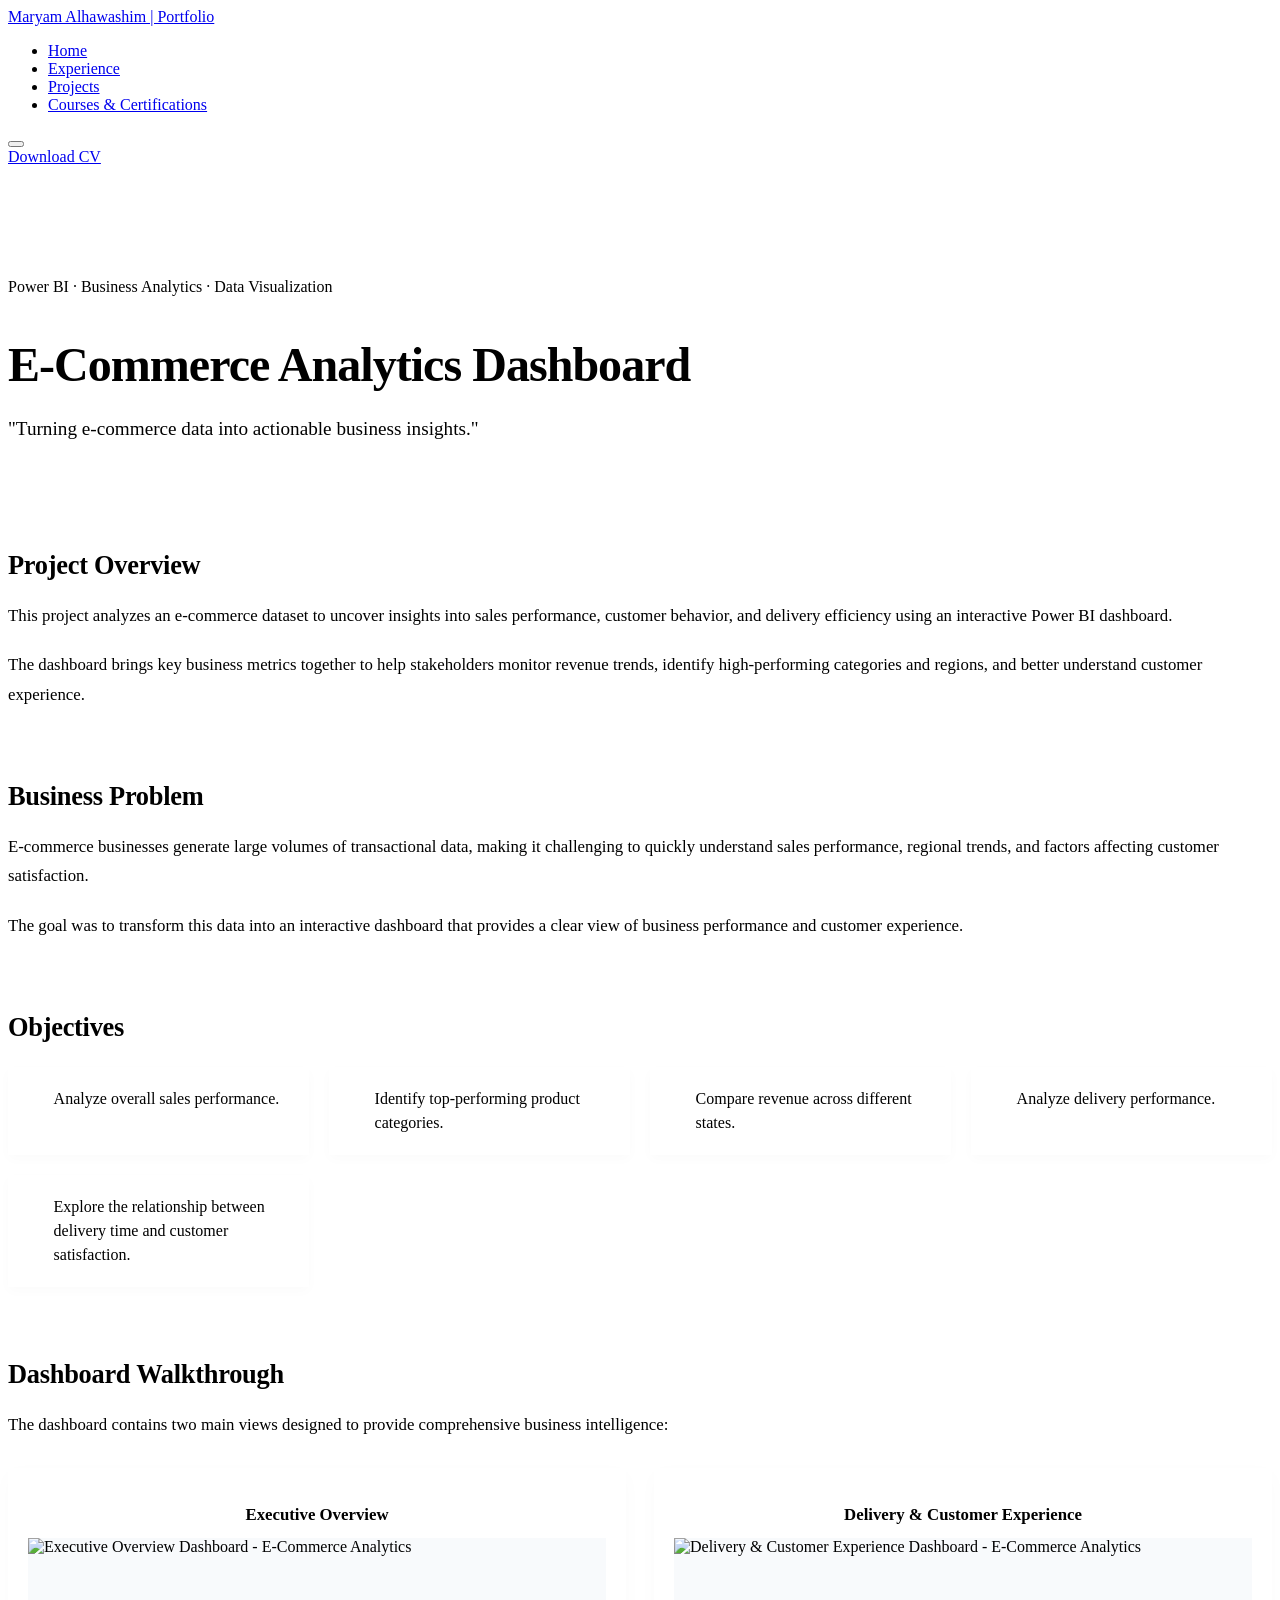
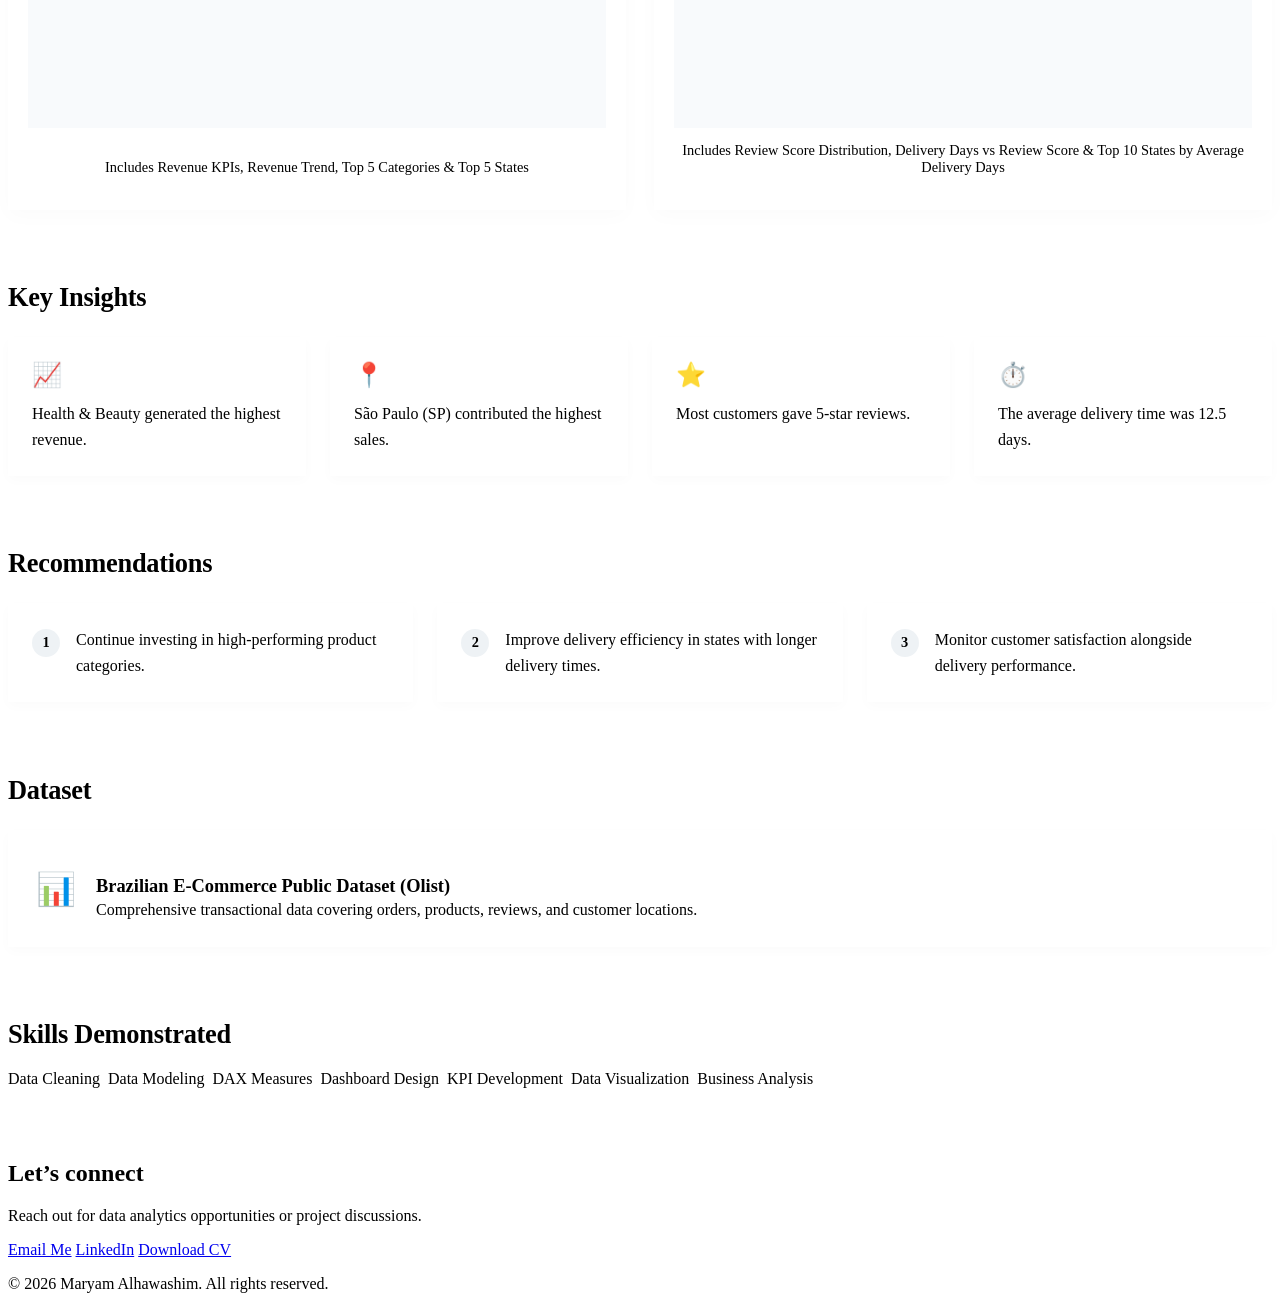
==== Ecommerce.html @ a5a354aa "Add files via upload" ====
<!DOCTYPE html>
<html lang="en">
<head>
    <meta charset="UTF-8">
    <meta name="viewport" content="width=device-width, initial-scale=1.0">
    <title>E-Commerce Analytics Dashboard | Maryam Alhawashim</title>
    <!-- Google Fonts: Manrope -->
    <link rel="preconnect" href="https://fonts.googleapis.com">
    <link rel="preconnect" href="https://fonts.gstatic.com" crossorigin>
    <link href="https://fonts.googleapis.com/css2?family=Manrope:wght@400;500;600;700&display=swap" rel="stylesheet">
    <!-- Global CSS Stylesheet -->
    <link rel="stylesheet" href="css/style.css">
    <!-- Case Study Specific Layout & Motion CSS -->
    <style>
        .animate-case-item {
            opacity: 0;
            transform: translateY(25px);
            transition: opacity 0.7s cubic-bezier(0.16, 1, 0.3, 1), transform 0.7s cubic-bezier(0.16, 1, 0.3, 1);
            will-change: opacity, transform;
        }
        .animate-case-item.is-visible {
            opacity: 1;
            transform: translateY(0);
        }

        .case-header-section {
            padding: 7rem 0 3rem;
            border-bottom: 1px solid var(--border-color);
            margin-bottom: 3.5rem;
            overflow: visible;
        }

        @media (max-width: 768px) {
            .case-header-section {
                padding: 6rem 0 2.5rem;
            }
        }

        .case-meta-row {
            display: flex;
            align-items: center;
            gap: 1rem;
            margin-bottom: 1.25rem;
            flex-wrap: wrap;
        }

        .case-title {
            font-size: clamp(2rem, 4vw, 3rem);
            font-weight: 700;
            color: var(--text-primary);
            letter-spacing: -0.02em;
            margin-bottom: 1.25rem;
            line-height: 1.2;
        }

        .case-subtitle {
            font-size: clamp(1.05rem, 2vw, 1.2rem);
            color: var(--text-muted);
            max-width: 800px;
            line-height: 1.7;
            margin-bottom: 0;
        }

        .case-section {
            margin-bottom: 4.5rem;
        }

        .case-section-title {
            font-size: 1.65rem;
            font-weight: 600;
            color: var(--text-primary);
            margin-bottom: 1.25rem;
            letter-spacing: -0.01em;
        }

        .case-text {
            color: var(--text-secondary);
            line-height: 1.75;
            font-size: 1.05rem;
            margin-bottom: 1.25rem;
        }

        /* Objectives Grid */
        .objectives-grid {
            display: grid;
            grid-template-columns: repeat(auto-fit, minmax(280px, 1fr));
            gap: 1.25rem;
            margin-top: 1.5rem;
        }

        .objective-card {
            background: #fff;
            border: 1px solid var(--border-color);
            border-radius: var(--radius-sm);
            padding: 1.25rem 1.5rem;
            box-shadow: 0 4px 12px rgba(0,0,0,0.02);
            opacity: 0;
            transform: translateY(20px);
            transition: opacity 0.6s cubic-bezier(0.16, 1, 0.3, 1), transform 0.6s cubic-bezier(0.16, 1, 0.3, 1), border-color 0.3s ease, box-shadow 0.3s ease;
            display: flex;
            align-items: flex-start;
            gap: 0.85rem;
        }

        .objective-card.is-visible {
            opacity: 1;
            transform: translateY(0);
        }

        .objective-card:hover {
            border-color: rgba(44, 90, 133, 0.3);
            box-shadow: 0 6px 18px rgba(0,0,0,0.04);
        }

        .objective-bullet {
            width: 8px;
            height: 8px;
            border-radius: 50%;
            background: var(--accent-primary);
            margin-top: 0.5rem;
            flex-shrink: 0;
        }

        .objective-text {
            color: var(--text-secondary);
            font-size: 1rem;
            line-height: 1.5;
            margin: 0;
        }

        /* Dashboards Section */
        .dashboards-container {
            display: grid;
            grid-template-columns: repeat(2, minmax(0, 1fr));
            gap: 1.75rem;
            margin-top: 1.75rem;
        }

        @media (max-width: 768px) {
            .dashboards-container {
                grid-template-columns: 1fr;
            }
        }

        .dashboard-card {
            background: #fff;
            border: 1px solid var(--border-color);
            border-radius: var(--radius-md);
            padding: 1.25rem;
            box-shadow: 0 6px 20px rgba(0,0,0,0.02);
            opacity: 0;
            transform: translateY(30px);
            transition: opacity 0.8s cubic-bezier(0.16, 1, 0.3, 1), transform 0.8s cubic-bezier(0.16, 1, 0.3, 1), border-color 0.3s ease, box-shadow 0.3s ease;
            display: flex;
            flex-direction: column;
            justify-content: space-between;
        }

        .dashboard-card.is-visible {
            opacity: 1;
            transform: translateY(0);
        }

        .dashboard-card:nth-child(2) {
            transition-delay: 0.15s;
        }

        .dashboard-card:hover {
            border-color: rgba(44, 90, 133, 0.3);
            box-shadow: 0 10px 25px rgba(0,0,0,0.04);
        }

        .dashboard-title-label {
            font-size: 1.05rem;
            font-weight: 600;
            color: var(--text-primary);
            margin-bottom: 0.85rem;
            text-align: center;
        }

        .dashboard-img-wrapper {
            width: 100%;
            height: 190px;
            background: #f8fafc;
            border-radius: var(--radius-sm);
            border: 1px solid var(--border-color);
            overflow: hidden;
            display: flex;
            align-items: center;
            justify-content: center;
            cursor: zoom-in;
        }

        .dashboard-img {
            width: 100%;
            height: 100%;
            object-fit: contain;
            display: block;
            transition: transform 0.3s ease;
        }

        .dashboard-img-wrapper:hover .dashboard-img {
            transform: scale(1.02);
        }

        .dashboard-meta-info {
            margin-top: 0.85rem;
            font-size: 0.9rem;
            color: var(--text-muted);
            text-align: center;
        }

        /* Lightbox Modal */
        .dashboard-lightbox {
            position: fixed;
            inset: 0;
            background: rgba(0, 0, 0, 0.85);
            display: flex;
            align-items: center;
            justify-content: center;
            z-index: 1000;
            opacity: 0;
            visibility: hidden;
            transition: opacity 0.3s ease, visibility 0.3s ease;
            padding: 2rem;
        }

        .dashboard-lightbox.is-open {
            opacity: 1;
            visibility: visible;
        }

        .lightbox-content {
            max-width: 92vw;
            max-height: 90vh;
            position: relative;
            display: flex;
            align-items: center;
            justify-content: center;
        }

        .lightbox-content img {
            max-width: 100%;
            max-height: 90vh;
            width: auto;
            height: auto;
            object-fit: contain;
            border-radius: var(--radius-sm);
            box-shadow: 0 20px 40px rgba(0,0,0,0.4);
        }

        .lightbox-close {
            position: absolute;
            top: 1.5rem;
            right: 1.5rem;
            background: rgba(255, 255, 255, 0.2);
            color: #fff;
            border: none;
            width: 44px;
            height: 44px;
            border-radius: 50%;
            font-size: 1.75rem;
            cursor: pointer;
            display: flex;
            align-items: center;
            justify-content: center;
            transition: background 0.2s ease;
            z-index: 1001;
        }

        .lightbox-close:hover {
            background: rgba(255, 255, 255, 0.4);
        }

        body.lightbox-open {
            overflow: hidden;
        }

        /* Key Insights Cards */
        .insights-grid {
            display: grid;
            grid-template-columns: repeat(auto-fit, minmax(240px, 1fr));
            gap: 1.5rem;
            margin-top: 1.5rem;
        }

        .insight-card {
            background: #fff;
            border: 1px solid var(--border-color);
            border-radius: var(--radius-sm);
            padding: 1.5rem;
            box-shadow: 0 4px 12px rgba(0,0,0,0.02);
            opacity: 0;
            transform: translateY(20px);
            transition: opacity 0.6s cubic-bezier(0.16, 1, 0.3, 1), transform 0.6s cubic-bezier(0.16, 1, 0.3, 1), border-color 0.3s ease, box-shadow 0.3s ease;
        }

        .insight-card.is-visible {
            opacity: 1;
            transform: translateY(0);
        }

        .insight-card:hover {
            border-color: rgba(44, 90, 133, 0.3);
            box-shadow: 0 6px 20px rgba(0,0,0,0.04);
        }

        .insight-icon {
            font-size: 1.5rem;
            margin-bottom: 0.75rem;
        }

        .insight-text {
            color: var(--text-secondary);
            font-size: 1rem;
            line-height: 1.6;
            margin: 0;
        }

        /* Recommendations Cards */
        .recommendations-grid {
            display: grid;
            grid-template-columns: repeat(auto-fit, minmax(300px, 1fr));
            gap: 1.5rem;
            margin-top: 1.5rem;
        }

        .recommendation-card {
            background: #fff;
            border: 1px solid var(--border-color);
            border-radius: var(--radius-sm);
            padding: 1.5rem;
            box-shadow: 0 4px 12px rgba(0,0,0,0.02);
            opacity: 0;
            transform: translateY(20px);
            transition: opacity 0.6s cubic-bezier(0.16, 1, 0.3, 1), transform 0.6s cubic-bezier(0.16, 1, 0.3, 1), border-color 0.3s ease;
            display: flex;
            align-items: flex-start;
            gap: 1rem;
        }

        .recommendation-card.is-visible {
            opacity: 1;
            transform: translateY(0);
        }

        .recommendation-card:hover {
            border-color: rgba(44, 90, 133, 0.3);
        }

        .recommendation-number {
            font-size: 0.9rem;
            font-weight: 700;
            color: var(--accent-primary);
            background: rgba(44, 90, 133, 0.08);
            width: 28px;
            height: 28px;
            border-radius: 50%;
            display: flex;
            align-items: center;
            justify-content: center;
            flex-shrink: 0;
            margin-top: 0.1rem;
        }

        .recommendation-text {
            color: var(--text-secondary);
            font-size: 1rem;
            line-height: 1.6;
            margin: 0;
        }

        /* Dataset Card */
        .dataset-card {
            background: #fff;
            border: 1px solid var(--border-color);
            border-radius: var(--radius-md);
            padding: 1.75rem;
            box-shadow: 0 4px 12px rgba(0,0,0,0.02);
            margin-top: 1.5rem;
            display: flex;
            align-items: center;
            gap: 1.25rem;
        }

        .dataset-icon {
            font-size: 2rem;
            flex-shrink: 0;
        }

        .dataset-title {
            font-size: 1.15rem;
            font-weight: 700;
            color: var(--text-primary);
            margin-bottom: 0.25rem;
        }

        .dataset-desc {
            color: var(--text-secondary);
            margin: 0;
            font-size: 1rem;
        }

        @media (prefers-reduced-motion: reduce) {
            .animate-case-item,
            .objective-card,
            .dashboard-card,
            .insight-card,
            .recommendation-card {
                opacity: 1 !important;
                transform: none !important;
                transition: none !important;
            }
        }
    </style>
</head>
<body>

    <!-- Global Header & Navbar -->
    <header class="global-header">
        <div class="container nav-container">
            <a href="index.html" class="logo">Maryam Alhawashim | Portfolio</a>
            <nav class="main-nav">
                <ul class="nav-list">
                    <li><a href="index.html" class="nav-link">Home</a></li>
                    <li><a href="experience.html" class="nav-link">Experience</a></li>
                    <li><a href="projects.html" class="nav-link active">Projects</a></li>
                    <li><a href="learning.html" class="nav-link">Courses & Certifications</a></li>
                </ul>
            </nav>
            <div class="nav-actions">
                <a href="assets/Maryam_Alhawashim_CV.pdf" class="btn btn-primary" download>Download CV</a>
            </div>
        </div>
    </header>

    <!-- Main Content Area -->
    <main class="site-main">

        <!-- Case Study Header -->
        <section class="case-header-section">
            <div class="container animate-case-item">
                <div class="case-meta-row">
                    <span class="project-type-tag">Power BI · Business Analytics · Data Visualization</span>
                </div>
                <h1 class="case-title">E-Commerce Analytics Dashboard</h1>
                <p class="case-subtitle">"Turning e-commerce data into actionable business insights."</p>
            </div>
        </section>

        <!-- Case Study Content Container -->
        <div class="container">

            <!-- Project Overview -->
            <section class="case-section animate-case-item">
                <h2 class="case-section-title">Project Overview</h2>
                <p class="case-text">This project analyzes an e-commerce dataset to uncover insights into sales performance, customer behavior, and delivery efficiency using an interactive Power BI dashboard.</p>
                <p class="case-text">The dashboard brings key business metrics together to help stakeholders monitor revenue trends, identify high-performing categories and regions, and better understand customer experience.</p>
            </section>

            <!-- Business Problem -->
            <section class="case-section animate-case-item">
                <h2 class="case-section-title">Business Problem</h2>
                <p class="case-text">E-commerce businesses generate large volumes of transactional data, making it challenging to quickly understand sales performance, regional trends, and factors affecting customer satisfaction.</p>
                <p class="case-text">The goal was to transform this data into an interactive dashboard that provides a clear view of business performance and customer experience.</p>
            </section>

            <!-- Objectives Section -->
            <section class="case-section animate-case-item">
                <h2 class="case-section-title">Objectives</h2>
                <div class="objectives-grid">
                    <div class="objective-card" style="transition-delay: 0.1s;">
                        <div class="objective-bullet"></div>
                        <p class="objective-text">Analyze overall sales performance.</p>
                    </div>
                    <div class="objective-card" style="transition-delay: 0.2s;">
                        <div class="objective-bullet"></div>
                        <p class="objective-text">Identify top-performing product categories.</p>
                    </div>
                    <div class="objective-card" style="transition-delay: 0.3s;">
                        <div class="objective-bullet"></div>
                        <p class="objective-text">Compare revenue across different states.</p>
                    </div>
                    <div class="objective-card" style="transition-delay: 0.4s;">
                        <div class="objective-bullet"></div>
                        <p class="objective-text">Analyze delivery performance.</p>
                    </div>
                    <div class="objective-card" style="transition-delay: 0.5s;">
                        <div class="objective-bullet"></div>
                        <p class="objective-text">Explore the relationship between delivery time and customer satisfaction.</p>
                    </div>
                </div>
            </section>

            <!-- Dashboard Walkthrough Section -->
            <section class="case-section">
                <h2 class="case-section-title animate-case-item">Dashboard Walkthrough</h2>
                <p class="case-text animate-case-item">The dashboard contains two main views designed to provide comprehensive business intelligence:</p>
                
                <div class="dashboards-container">
                    <!-- Executive Overview Card -->
                    <div class="dashboard-card">
                        <div>
                            <h3 class="dashboard-title-label">Executive Overview</h3>
                            <div class="dashboard-img-wrapper">
                                <img 
    src="assets/E-Commerce1.PNG" 
    alt="Executive Overview Dashboard - E-Commerce Analytics" 
    class="dashboard-img">
                            </div>
                        </div>
                        <p class="dashboard-meta-info">Includes Revenue KPIs, Revenue Trend, Top 5 Categories & Top 5 States</p>
                    </div>

                    <!-- Delivery & Customer Experience Card -->
                    <div class="dashboard-card">
                        <div>
                            <h3 class="dashboard-title-label">Delivery & Customer Experience</h3>
                            <div class="dashboard-img-wrapper">
                                <img 
    src="assets/E-Commerce2.PNG" 
    alt="Delivery & Customer Experience Dashboard - E-Commerce Analytics" 
    class="dashboard-img">
                            </div>
                        </div>
                        <p class="dashboard-meta-info">Includes Review Score Distribution, Delivery Days vs Review Score & Top 10 States by Average Delivery Days</p>
                    </div>
                </div>
            </section>

            <!-- Key Insights Section -->
            <section class="case-section animate-case-item">
                <h2 class="case-section-title">Key Insights</h2>
                <div class="insights-grid">
                    <div class="insight-card" style="transition-delay: 0.1s;">
                        <div class="insight-icon">📈</div>
                        <p class="insight-text">Health & Beauty generated the highest revenue.</p>
                    </div>
                    <div class="insight-card" style="transition-delay: 0.2s;">
                        <div class="insight-icon">📍</div>
                        <p class="insight-text">São Paulo (SP) contributed the highest sales.</p>
                    </div>
                    <div class="insight-card" style="transition-delay: 0.3s;">
                        <div class="insight-icon">⭐</div>
                        <p class="insight-text">Most customers gave 5-star reviews.</p>
                    </div>
                    <div class="insight-card" style="transition-delay: 0.4s;">
                        <div class="insight-icon">⏱️</div>
                        <p class="insight-text">The average delivery time was 12.5 days.</p>
                    </div>
                </div>
            </section>

            <!-- Recommendations Section -->
            <section class="case-section animate-case-item">
                <h2 class="case-section-title">Recommendations</h2>
                <div class="recommendations-grid">
                    <div class="recommendation-card" style="transition-delay: 0.1s;">
                        <div class="recommendation-number">1</div>
                        <p class="recommendation-text">Continue investing in high-performing product categories.</p>
                    </div>
                    <div class="recommendation-card" style="transition-delay: 0.2s;">
                        <div class="recommendation-number">2</div>
                        <p class="recommendation-text">Improve delivery efficiency in states with longer delivery times.</p>
                    </div>
                    <div class="recommendation-card" style="transition-delay: 0.3s;">
                        <div class="recommendation-number">3</div>
                        <p class="recommendation-text">Monitor customer satisfaction alongside delivery performance.</p>
                    </div>
                </div>
            </section>

            <!-- Dataset Section -->
            <section class="case-section animate-case-item">
                <h2 class="case-section-title">Dataset</h2>
                <div class="dataset-card">
                    <div class="dataset-icon">📊</div>
                    <div>
                        <h3 class="dataset-title">Brazilian E-Commerce Public Dataset (Olist)</h3>
                        <p class="dataset-desc">Comprehensive transactional data covering orders, products, reviews, and customer locations.</p>
                    </div>
                </div>
            </section>

            <!-- Skills Demonstrated Section -->
            <section class="case-section animate-case-item">
                <h2 class="case-section-title">Skills Demonstrated</h2>
                <div class="project-skills-list" style="display: flex; flex-wrap: wrap; gap: 0.5rem; margin-top: 1rem;">
                    <span class="tag">Data Cleaning</span>
                    <span class="tag">Data Modeling</span>
                    <span class="tag">DAX Measures</span>
                    <span class="tag">Dashboard Design</span>
                    <span class="tag">KPI Development</span>
                    <span class="tag">Data Visualization</span>
                    <span class="tag">Business Analysis</span>
                </div>
            </section>

        </div>
    </main>

    <!-- Lightbox Modal Component -->
    <div id="dashboard-lightbox" class="dashboard-lightbox" aria-hidden="true">
        <button class="lightbox-close" aria-label="Close lightbox">&times;</button>
        <div class="lightbox-content">
            <img id="lightbox-img" src="" alt="Enlarged Dashboard View">
        </div>
    </div>

    <!-- Global Footer -->
    <footer class="global-footer">
        <div class="container footer-container">
            <div class="footer-top">
                <h2 class="footer-title">Let’s connect</h2>
                <p class="footer-message">Reach out for data analytics opportunities or project discussions.</p>
                <div class="footer-actions">
                    <a href="mailto:maryamalhawashim@gmail.com" class="btn btn-primary">Email Me</a>
                    <a href="https://www.linkedin.com/in/maryam-alhawashim-b79035365/" target="_blank" rel="noopener noreferrer" class="btn btn-outline">LinkedIn</a>
                    <a href="assets/Maryam_Alhawashim_CV.pdf" class="btn btn-outline" download>Download CV</a>
                </div>
            </div>
            <div class="footer-bottom">
                <p class="copyright">&copy; 2026 Maryam Alhawashim. All rights reserved.</p>
            </div>
        </div>
    </footer>

    <!-- Scroll Entrance & Lightbox Interaction Script -->
    <script>
        document.addEventListener("DOMContentLoaded", function() {
            const observerOptions = {
                root: null,
                rootMargin: '0px 0px -50px 0px',
                threshold: 0.1
            };

            const revealObserver = new IntersectionObserver((entries, observer) => {
                entries.forEach(entry => {
                    if (entry.isIntersecting) {
                        entry.target.classList.add('is-visible');
                        observer.unobserve(entry.target);
                    }
                });
            }, observerOptions);

            document.querySelectorAll('.animate-case-item, .objective-card, .dashboard-card, .insight-card, .recommendation-card').forEach(item => {
                revealObserver.observe(item);
            });

            // Lightbox functionality
            const lightbox = document.getElementById('dashboard-lightbox');
            const lightboxImg = document.getElementById('lightbox-img');
            const lightboxClose = document.querySelector('.lightbox-close');
            const dashboardImages = document.querySelectorAll('.dashboard-img');

            dashboardImages.forEach(img => {
                img.addEventListener('click', function() {
                    lightboxImg.src = this.src;
                    lightboxImg.alt = this.alt;
                    lightbox.classList.add('is-open');
                    lightbox.setAttribute('aria-hidden', 'false');
                    document.body.classList.add('lightbox-open');
                });
            });

            function closeLightbox() {
                lightbox.classList.remove('is-open');
                lightbox.setAttribute('aria-hidden', 'true');
                document.body.classList.remove('lightbox-open');
            }

            lightboxClose.addEventListener('click', closeLightbox);
            
            lightbox.addEventListener('click', function(e) {
                if (e.target === lightbox) {
                    closeLightbox();
                }
            });

            document.addEventListener('keydown', function(e) {
                if (e.key === 'Escape' && lightbox.classList.contains('is-open')) {
                    closeLightbox();
                }
            });
        });
    </script>
	<script>
    document.addEventListener("DOMContentLoaded", function() {
        const header = document.querySelector('.global-header');
        if (header && !header.querySelector('.mobile-menu-toggle')) {
            const navContainer = header.querySelector('.nav-container');
            const mainNav = header.querySelector('.main-nav');
            const navActions = header.querySelector('.nav-actions');

            if (navContainer && mainNav) {
                const toggleBtn = document.createElement('button');
                toggleBtn.className = 'mobile-menu-toggle';
                toggleBtn.setAttribute('aria-label', 'Toggle navigation menu');
                toggleBtn.innerHTML = '<span></span><span></span><span></span>';
                
                // Insert toggle before nav actions or at the end of container
                if (navActions) {
                    navContainer.insertBefore(toggleBtn, navActions);
                } else {
                    navContainer.appendChild(toggleBtn);
                }

                toggleBtn.addEventListener('click', function() {
                    toggleBtn.classList.toggle('is-active');
                    mainNav.classList.toggle('is-open');
                });

                // Close menu when a link is clicked
                mainNav.querySelectorAll('.nav-link').forEach(link => {
                    link.addEventListener('click', function() {
                        toggleBtn.classList.remove('is-active');
                        mainNav.classList.remove('is-open');
                    });
                });
            }
        }
    });
</script>
</body>
</html>
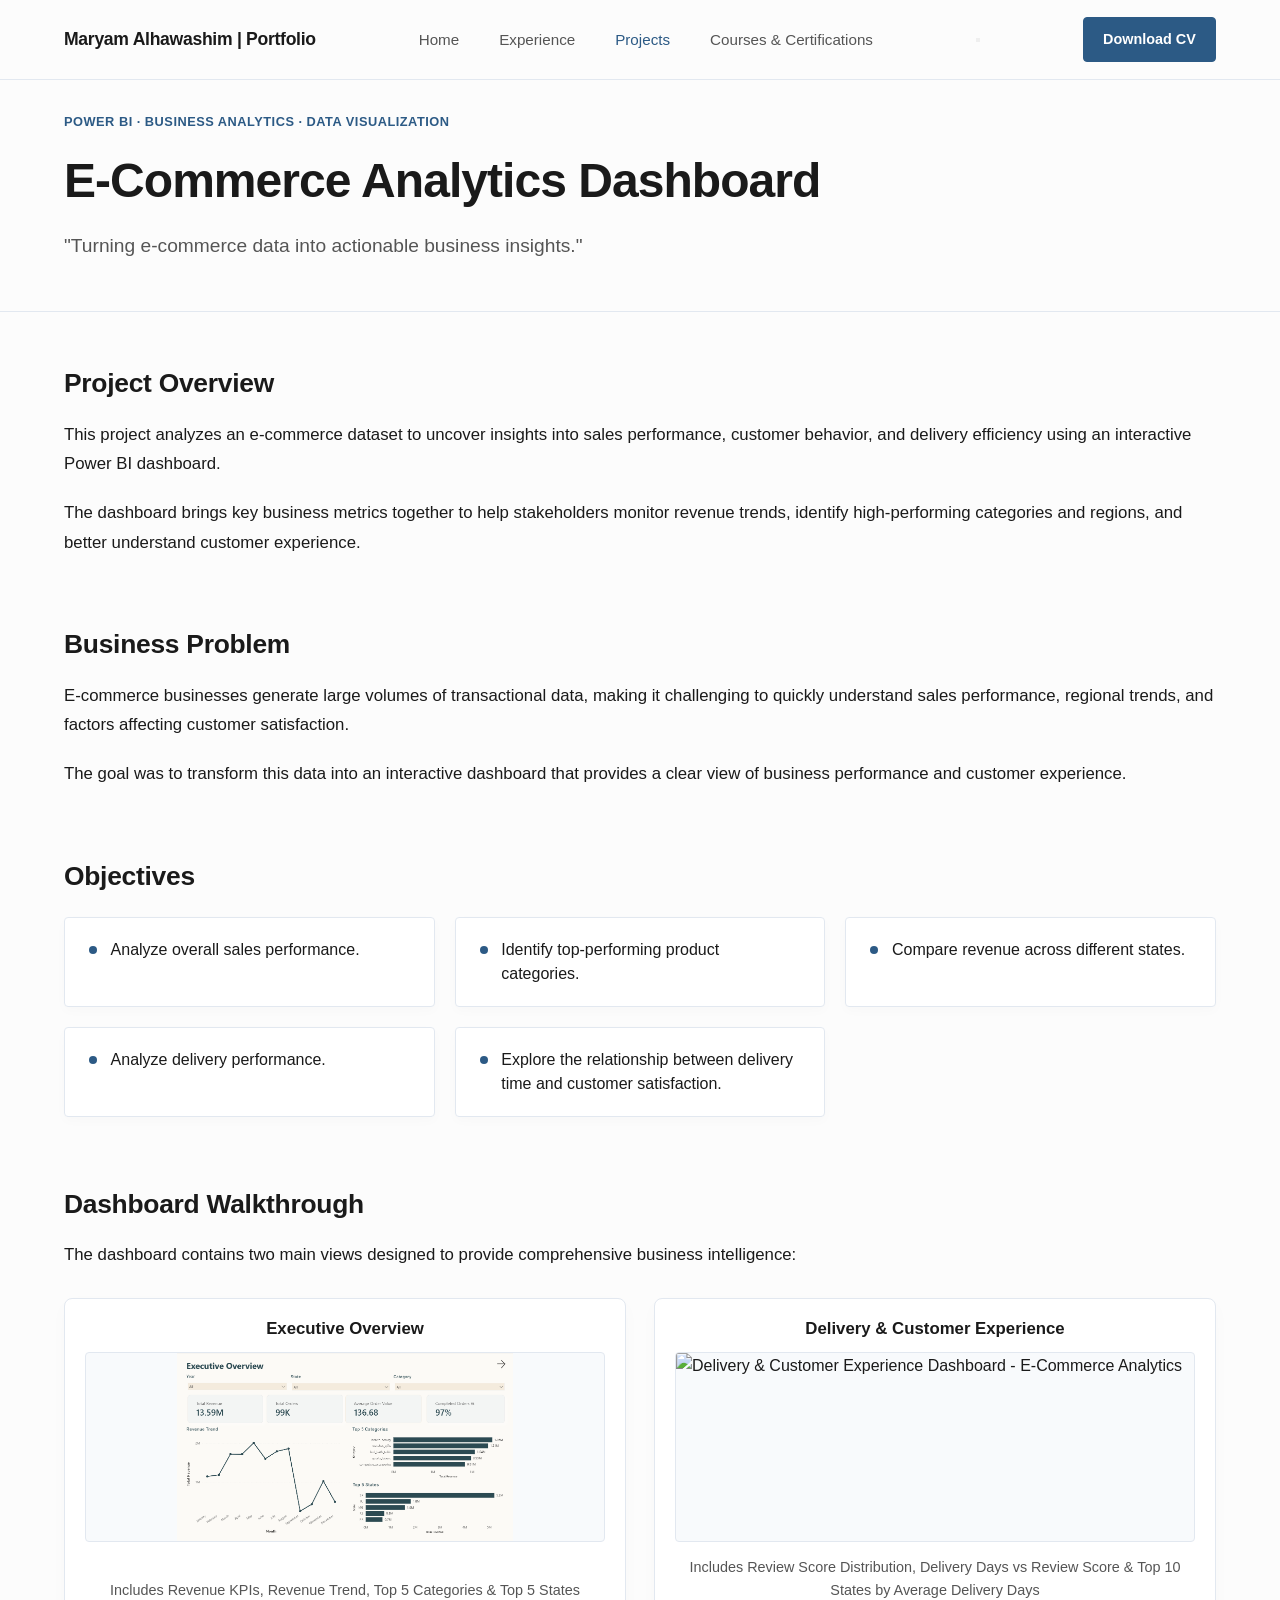
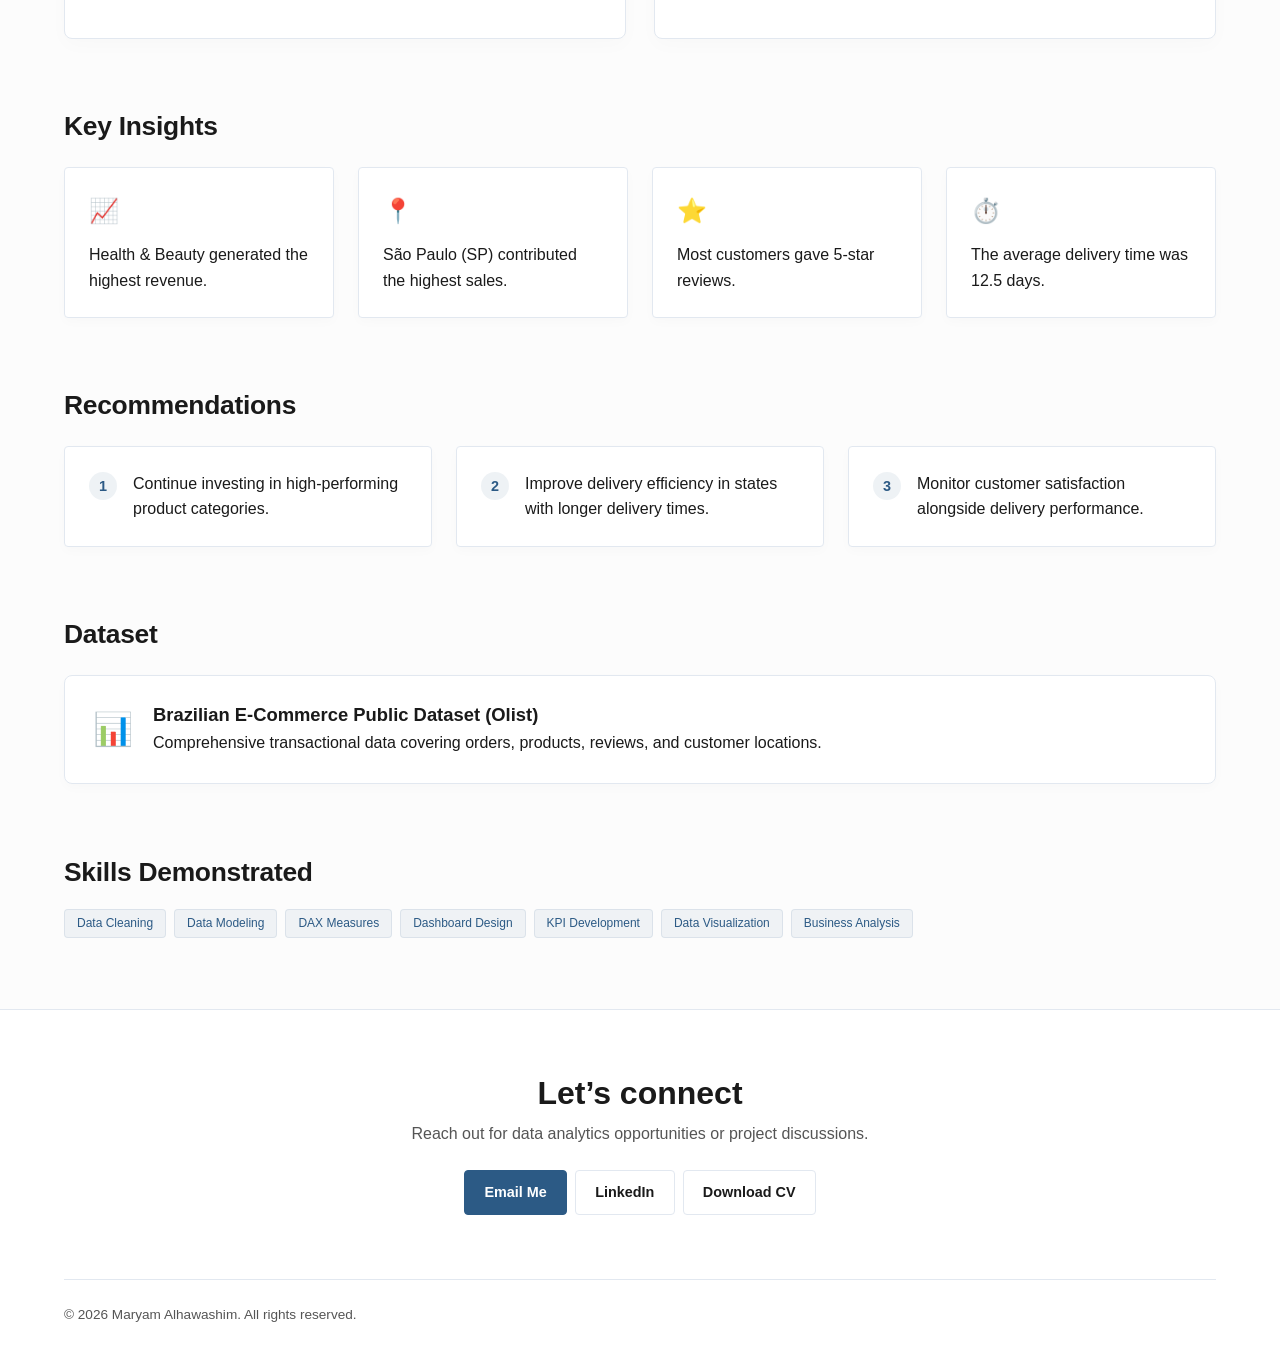
==== commit bde58723: "Update Ecommerce.html" ====
--- a/Ecommerce.html
+++ b/Ecommerce.html
@@ -504,7 +504,7 @@
                             <h3 class="dashboard-title-label">Executive Overview</h3>
                             <div class="dashboard-img-wrapper">
                                 <img 
-    src="assets/E-Commerce1.PNG" 
+    src="assets/E-Commerce1.png" 
     alt="Executive Overview Dashboard - E-Commerce Analytics" 
     class="dashboard-img">
                             </div>
@@ -722,4 +722,4 @@
     });
 </script>
 </body>
-</html>+</html>
--- a/css/style.css
+++ b/css/style.css
@@ -0,0 +1,1769 @@
+/* ==========================================================================
+   1. GLOBAL VARIABLES (Design System)
+   ========================================================================== */
+:root {
+    /* Color Palette: Off-white background, elegant charcoal text, professional blue accent */
+    --bg-primary: #FCFCFD;
+    --bg-secondary: #FFFFFF;
+    --text-primary: #1A1C20;
+    --text-muted: #5E646A;
+    --accent-primary: #2C5A85; /* Professional calming blue */
+    --accent-hover: #1D3F5E;
+    --border-color: #E2E6EA;
+    
+    /* UI Elements */
+    --card-bg: #FFFFFF;
+    --radius-sm: 4px;
+    --radius-md: 8px;
+    --radius-lg: 12px;
+    --shadow-subtle: 0 4px 20px rgba(0, 0, 0, 0.04);
+    --shadow-hover: 0 8px 30px rgba(0, 0, 0, 0.08);
+	
+    /* Typography */
+    --font-primary: 'Manrope', system-ui, -apple-system, sans-serif;
+    
+    /* Type Scale */
+    --text-hero: clamp(2.5rem, 5vw, 3.5rem);
+    --text-h1: clamp(2rem, 4vw, 2.5rem);
+    --text-h2: clamp(1.5rem, 3vw, 2rem);
+    --text-h3: 1.25rem;
+    --text-body: 1rem;
+    --text-small: 0.875rem;
+    
+    /* Spacing */
+    --spacing-xs: 0.5rem;
+    --spacing-sm: 1rem;
+    --spacing-md: 2rem;
+    --spacing-lg: 4rem;
+    --spacing-xl: 6rem;
+    
+    /* Layout */
+    --container-width: 1100px;
+    --transition-standard: 0.3s ease;
+}
+
+/* ==========================================================================
+   2. RESET & BASE
+   ========================================================================== */
+* {
+    margin: 0;
+    padding: 0;
+    box-sizing: border-box;
+}
+
+body {
+    font-family: var(--font-primary);
+    background-color: var(--bg-primary);
+    color: var(--text-primary);
+    line-height: 1.6;
+    -webkit-font-smoothing: antialiased;
+    display: flex;
+    flex-direction: column;
+    min-height: 100vh;
+}
+
+img {
+    max-width: 100%;
+    height: auto;
+    display: block;
+}
+
+ul {
+    list-style: none;
+}
+
+a {
+    text-decoration: none;
+    color: inherit;
+    transition: color var(--transition-standard);
+}
+
+/* ==========================================================================
+   3. TYPOGRAPHY
+   ========================================================================== */
+h1, h2, h3, h4 {
+    color: var(--text-primary);
+    font-weight: 600;
+    line-height: 1.2;
+    margin-bottom: var(--spacing-sm);
+}
+
+.text-hero { font-size: var(--text-hero); }
+h1 { font-size: var(--text-h1); }
+h2 { font-size: var(--text-h2); }
+h3 { font-size: var(--text-h3); }
+
+p {
+    color: var(--text-muted);
+    margin-bottom: var(--spacing-sm);
+}
+
+.text-small {
+    font-size: var(--text-small);
+}
+
+/* ==========================================================================
+   4. LAYOUT & CONTAINERS
+   ========================================================================== */
+.container {
+    width: 100%;
+    max-width: var(--container-width);
+    margin: 0 auto;
+    padding: 0 var(--spacing-md);
+}
+
+.main-content {
+    flex: 1; /* Pushes footer to bottom if content is sparse */
+    padding-top: calc(80px + var(--spacing-lg)); /* Accounts for fixed header */
+    padding-bottom: var(--spacing-lg);
+}
+
+/* ==========================================================================
+   5. COMPONENTS (Buttons, etc.)
+   ========================================================================== */
+.btn {
+    display: inline-flex;
+    align-items: center;
+    justify-content: center;
+    padding: 0.75rem 1.5rem;
+    font-size: var(--text-small);
+    font-weight: 500;
+    border-radius: var(--radius-sm);
+    transition: all var(--transition-standard);
+    cursor: pointer;
+    border: 1px solid transparent;
+}
+
+.btn-primary {
+    background-color: var(--accent-primary);
+    color: #FFFFFF;
+}
+
+.btn-primary:hover {
+    background-color: var(--accent-hover);
+}
+
+.btn-outline {
+    background-color: transparent;
+    color: var(--text-primary);
+    border-color: var(--border-color);
+}
+
+.btn-outline:hover {
+    border-color: var(--text-primary);
+    background-color: var(--bg-secondary);
+}
+
+/* ==========================================================================
+   6. HEADER & NAVIGATION
+   ========================================================================== */
+.global-header {
+    background-color: rgba(252, 252, 253, 0.95);
+    backdrop-filter: blur(8px);
+    border-bottom: 1px solid var(--border-color);
+    position: fixed;
+    top: 0;
+    left: 0;
+    width: 100%;
+    z-index: 100;
+    height: 80px;
+    display: flex;
+    align-items: center;
+}
+
+.nav-container {
+    display: flex;
+    justify-content: space-between;
+    align-items: center;
+}
+.timeline-item.is-visible .experience-list li:nth-child(5) {
+    opacity: 1;
+    transform: translateY(0);
+    transition-delay: 0.9s;
+}
+
+.timeline-item.is-visible .experience-list li:nth-child(6) {
+    opacity: 1;
+    transform: translateY(0);
+    transition-delay: 1s;
+}
+.logo {
+    font-size: 1.25rem;
+    font-weight: 600;
+    color: var(--text-primary);
+    letter-spacing: -0.5px;
+}
+
+.main-nav {
+    display: flex;
+    align-items: center;
+}
+
+.nav-list {
+    display: flex;
+    gap: var(--spacing-md);
+}
+
+.nav-link {
+    font-size: var(--text-small);
+    font-weight: 500;
+    color: var(--text-muted);
+    padding: 0.5rem 0;
+}
+
+.nav-link:hover, 
+.nav-link.active {
+    color: var(--text-primary);
+}
+
+/* ==========================================================================
+   7. FOOTER
+   ========================================================================== */
+.global-footer {
+    background-color: var(--bg-secondary);
+    border-top: 1px solid var(--border-color);
+    padding: var(--spacing-xl) 0 var(--spacing-md);
+    margin-top: auto;
+}
+
+.footer-top {
+    text-align: center;
+    max-width: 600px;
+    margin: 0 auto var(--spacing-lg);
+}
+
+.footer-title {
+    margin-bottom: var(--spacing-sm);
+}
+
+.footer-message {
+    margin-bottom: var(--spacing-md);
+}
+
+.footer-actions {
+    display: flex;
+    justify-content: center;
+    gap: var(--spacing-sm);
+    flex-wrap: wrap;
+}
+
+.footer-bottom {
+    text-align: center;
+    border-top: 1px solid var(--border-color);
+    padding-top: var(--spacing-md);
+}
+
+.copyright {
+    font-size: var(--text-small);
+    color: var(--text-muted);
+    margin: 0;
+}
+
+/* ==========================================================================
+   8. RESPONSIVE DESIGN
+   ========================================================================== */
+@media (max-width: 992px) {
+    .nav-list {
+        gap: var(--spacing-sm);
+    }
+}
+
+@media (max-width: 768px) {
+    .nav-container {
+        flex-wrap: wrap;
+    }
+    
+    .main-nav {
+        display: none; /* We will add a mobile menu solution later if requested */
+    }
+    
+    .nav-actions {
+        display: none; /* Hidden on mobile to keep header clean; footer still has the CV link */
+    }
+
+    .footer-actions {
+        flex-direction: column;
+        width: 100%;
+    }
+
+    .footer-actions .btn {
+        width: 100%;
+    }
+    
+    :root {
+        --spacing-lg: 3rem;
+        --spacing-xl: 4rem;
+    }
+}
+
+/* ==========================================================================
+   9. HERO SECTION (Refined Height & Subtle Motion)
+   ========================================================================== */
+.hero-section {
+    min-height: 45vh;
+    display: flex;
+    align-items: center;
+    justify-content: center;
+    position: relative;
+    overflow: hidden;
+    padding: 38px 0 var(--spacing-xs) 0;
+}
+
+@media (max-width: 768px) {
+    .hero-section {
+        min-height: auto;
+        padding-top: calc(70px + var(--spacing-xs));
+        padding-bottom: var(--spacing-xs);
+    }
+}
+
+.hero-container {
+    position: relative;
+    z-index: 1;
+    display: flex;
+    justify-content: center;
+    width: 100%;
+}
+
+.hero-content {
+    max-width: 800px;
+    text-align: center;
+    display: flex;
+    flex-direction: column;
+    align-items: center;
+}
+
+.hero-title {
+    font-size: var(--text-hero);
+    color: var(--text-primary);
+    letter-spacing: -1.5px;
+    margin-bottom: var(--spacing-xs);
+    font-weight: 700;
+}
+
+.hero-tagline {
+    font-size: var(--text-h2);
+    color: var(--text-muted);
+    font-weight: 500;
+    margin-bottom: var(--spacing-sm);
+    line-height: 1.3;
+}
+
+.text-highlight {
+    color: var(--accent-primary);
+    position: relative;
+    display: inline-block;
+    font-weight: 600;
+}
+
+.text-highlight::after {
+    content: '';
+    position: absolute;
+    bottom: 10%;
+    left: -4px;
+    right: -4px;
+    height: 30%;
+    background-color: rgba(44, 90, 133, 0.08);
+    z-index: -1;
+    border-radius: 2px;
+}
+
+.hero-supporting {
+    font-size: var(--text-h3);
+    color: var(--text-muted);
+    margin-bottom: var(--spacing-md);
+    font-weight: 400;
+    max-width: 600px;
+}
+
+.hero-actions {
+    display: flex;
+    gap: var(--spacing-sm);
+    justify-content: center;
+}
+
+.btn-lg {
+    padding: 0.85rem 1.75rem;
+    font-size: 1rem;
+}
+
+/* --- Updated Pure CSS Staggered Entrance Animation --- */
+@keyframes heroEntrance {
+    from {
+        opacity: 0;
+        transform: translateY(14px);
+    }
+    to {
+        opacity: 1;
+        transform: translateY(0);
+    }
+}
+
+.animate-1 {
+    opacity: 0;
+    animation: heroEntrance 1.5s cubic-bezier(0.16, 1, 0.4, 1) forwards;
+}
+
+.animate-2 {
+    opacity: 0;
+    animation: heroEntrance 1.5s cubic-bezier(0.16, 1, 0.4, 1) 0.3s forwards;
+}
+
+.animate-3 {
+    opacity: 0;
+    animation: heroEntrance 1.5s cubic-bezier(0.16, 1, 0.4, 1) 0.6s forwards;
+}
+
+.animate-4 {
+    opacity: 0;
+    animation: heroEntrance 1.5s cubic-bezier(0.16, 1, 0.4, 1) 0.9s forwards;
+}
+
+@media (max-width: 768px) {
+    .hero-section {
+        min-height: auto;
+        padding-top: calc(80px + var(--spacing-md));
+        padding-bottom: var(--spacing-md);
+    }
+    
+    .hero-content {
+        align-items: center;
+        text-align: center;
+    }
+    
+    .hero-actions {
+        flex-direction: column;
+        width: 100%;
+    }
+    
+    .btn-lg {
+        width: 100%;
+    }
+}
+
+
+/* ==========================================================================
+   10. ABOUT SECTION (Refined Layout & Reading Animation)
+   ========================================================================== */
+.about-section {
+    padding: var(--spacing-lg) 0;
+    background-color: var(--bg-secondary);
+    border-top: 1px solid var(--border-color);
+    border-bottom: 1px solid var(--border-color);
+}
+
+.about-container {
+    display: grid;
+    grid-template-columns: 1.3fr 1fr;
+    gap: var(--spacing-xl);
+    align-items: center;
+    max-width: 1100px;
+}
+
+.about-narrative {
+    display: flex;
+    flex-direction: column;
+}
+
+.section-eyebrow {
+    display: inline-block;
+    font-size: 0.75rem;
+    font-weight: 700;
+    letter-spacing: 1.5px;
+    text-transform: uppercase;
+    color: var(--accent-primary);
+    margin-bottom: var(--spacing-xs);
+}
+
+.section-heading {
+    font-size: var(--text-h2);
+    font-weight: 700;
+    color: var(--text-primary);
+    letter-spacing: -0.5px;
+    margin-bottom: var(--spacing-sm);
+}
+
+/* Reading Animation Text Styling */
+.about-text {
+    font-size: 1.05rem;
+    line-height: 1.75;
+    color: #C5C9CD; /* Soft/light gray default state */
+    margin-bottom: 0;
+}
+
+.about-text .word {
+    display: inline-block;
+    transition: color 0.3s ease;
+}
+
+.about-text .word.is-active {
+    color: var(--text-primary); /* Transitions to dark charcoal when scrolled into view */
+}
+
+.about-categories {
+    display: grid;
+    grid-template-columns: repeat(2, 1fr);
+    gap: var(--spacing-sm);
+}
+
+.category-card {
+    background-color: var(--bg-primary);
+    border: 1px solid var(--border-color);
+    border-radius: var(--radius-md);
+    padding: var(--spacing-sm) var(--spacing-sm);
+    text-align: center;
+    transition: all var(--transition-standard);
+}
+
+.category-card:hover {
+    border-color: var(--accent-primary);
+    transform: translateY(-2px);
+    box-shadow: var(--shadow-subtle);
+}
+
+.category-title {
+    font-size: var(--text-small);
+    font-weight: 600;
+    color: var(--text-primary);
+    letter-spacing: -0.2px;
+}
+
+/* --- Responsive Adjustments --- */
+@media (max-width: 992px) {
+    .about-container {
+        grid-template-columns: 1fr;
+        gap: var(--spacing-md);
+    }
+}
+
+@media (max-width: 768px) {
+    .hero-section {
+        min-height: auto;
+        padding-top: calc(80px + var(--spacing-sm));
+    }
+    
+    .hero-content {
+        align-items: center;
+        text-align: center;
+    }
+    
+    .hero-actions {
+        flex-direction: column;
+        width: 100%;
+    }
+    
+    .btn-lg {
+        width: 100%;
+    }
+    
+    .about-categories {
+        grid-template-columns: repeat(2, 1fr);
+    }
+}
+
+/* ==========================================================================
+   11. EXPERIENCE PAGE STYLES
+   ========================================================================== */
+
+.page-header-section {
+    padding: calc(80px + var(--spacing-lg)) 0 var(--spacing-md) 0;
+    background-color: var(--bg-primary);
+    text-align: center;
+}
+
+.page-header-container {
+    max-width: 800px;
+}
+
+.page-title {
+    font-size: var(--text-h1);
+    font-weight: 700;
+    color: var(--text-primary);
+    letter-spacing: -1px;
+    margin-top: var(--spacing-xs);
+    line-height: 1.2;
+}
+
+/* Timeline Layout */
+.timeline-section {
+    padding: var(--spacing-md) 0 var(--spacing-xl) 0;
+    background-color: var(--bg-primary);
+}
+
+.timeline-container {
+    max-width: 960px;
+}
+
+.timeline-wrapper {
+    position: relative;
+    padding-left: 2rem;
+}
+
+/* Subtle Vertical Line */
+.timeline-line {
+    position: absolute;
+    top: 8px;
+    bottom: 8px;
+    left: 7px;
+    width: 2px;
+    background-color: var(--border-color);
+}
+
+/* Timeline Item Base & Scroll Animation State */
+.timeline-item {
+    position: relative;
+    margin-bottom: var(--spacing-xl);
+    opacity: 0;
+    transform: translateY(20px);
+    transition: opacity 0.8s cubic-bezier(0.16, 1, 0.3, 1), transform 0.8s cubic-bezier(0.16, 1, 0.3, 1);
+}
+
+.timeline-item:last-child {
+    margin-bottom: 0;
+}
+
+.timeline-item.is-visible {
+    opacity: 1;
+    transform: translateY(0);
+}
+
+/* Timeline Marker */
+.timeline-marker {
+    position: absolute;
+    left: -2rem;
+    top: 6px;
+    width: 14px;
+    height: 14px;
+    border-radius: 50%;
+    background-color: var(--bg-primary);
+    border: 2px solid var(--border-color);
+    transform: translateX(-50%);
+    transition: background-color 0.4s ease, border-color 0.4s ease;
+}
+
+.timeline-item.is-visible .timeline-marker {
+    background-color: var(--accent-primary);
+    border-color: var(--accent-primary);
+}
+
+/* Content Composition (Two Columns on Desktop) */
+.timeline-content-wrapper {
+    display: grid;
+    grid-template-columns: 220px 1fr;
+    gap: var(--spacing-lg);
+    background-color: var(--bg-secondary);
+    border: 1px solid var(--border-color);
+    border-radius: var(--radius-lg);
+    padding: var(--spacing-lg);
+    transition: border-color var(--transition-standard), box-shadow var(--transition-standard);
+}
+
+.timeline-content-wrapper:hover {
+    border-color: rgba(44, 90, 133, 0.25);
+    box-shadow: var(--shadow-subtle);
+}
+
+/* Date Column */
+.timeline-date-col {
+    display: flex;
+    flex-direction: column;
+}
+
+.timeline-date {
+    font-size: 0.9rem;
+    font-weight: 600;
+    color: var(--text-primary);
+    margin-bottom: 4px;
+}
+
+.timeline-type {
+    font-size: 0.8rem;
+    font-weight: 500;
+    color: var(--accent-primary);
+    text-transform: uppercase;
+    letter-spacing: 0.5px;
+}
+
+/* Details Column */
+.timeline-details-col {
+    display: flex;
+    flex-direction: column;
+}
+
+.experience-role {
+    font-size: 1.25rem;
+    font-weight: 700;
+    color: var(--text-primary);
+    letter-spacing: -0.3px;
+    margin-bottom: 2px;
+}
+
+.experience-company {
+    font-size: 0.95rem;
+    font-weight: 500;
+    color: var(--text-muted);
+    margin-bottom: var(--spacing-md);
+}
+
+.experience-list {
+    list-style-type: disc;
+    padding-left: 1.2rem;
+    margin-bottom: var(--spacing-md);
+}
+
+.experience-list li {
+    font-size: 0.95rem;
+    line-height: 1.6;
+    color: var(--text-muted);
+    margin-bottom: 0.5rem;
+}
+
+.experience-list li:last-child {
+    margin-bottom: 0;
+}
+
+/* Tags */
+.experience-tags {
+    display: flex;
+    flex-wrap: wrap;
+    gap: 0.5rem;
+}
+
+.tag {
+    font-size: 0.75rem;
+    font-weight: 500;
+    color: var(--accent-primary);
+    background-color: rgba(44, 90, 133, 0.06);
+    padding: 0.25rem 0.75rem;
+    border-radius: var(--radius-sm);
+    border: 1px solid rgba(44, 90, 133, 0.1);
+}
+
+/* --- Responsive Adjustments --- */
+@media (max-width: 768px) {
+    .timeline-wrapper {
+        padding-left: 1.5rem;
+    }
+
+    .timeline-line {
+        left: 5px;
+    }
+
+    .timeline-marker {
+        left: -1.5rem;
+        width: 12px;
+        height: 12px;
+    }
+
+    .timeline-content-wrapper {
+        grid-template-columns: 1fr;
+        gap: var(--spacing-sm);
+        padding: var(--spacing-md);
+    }
+}
+
+/* ==========================================================================
+   GLOBAL DESIGN SYSTEM & EXPERIENCE PAGE STYLES
+   ========================================================================== */
+
+:root {
+    --bg-primary: #fcfcfc;
+    --bg-secondary: #ffffff;
+    --text-primary: #1a1a1a;
+    --text-muted: #555555;
+    --border-color: #e2e8f0;
+    --accent-primary: #2c5a85;
+    --spacing-xs: 0.5rem;
+    --spacing-sm: 1rem;
+    --spacing-md: 1.5rem;
+    --spacing-lg: 2.5rem;
+    --spacing-xl: 4rem;
+    --radius-sm: 4px;
+    --radius-lg: 12px;
+    --shadow-subtle: 0 4px 20px rgba(0, 0, 0, 0.03);
+    --transition-standard: 0.3s ease;
+}
+
+/* Base Styles & Typography */
+* {
+    box-sizing: border-box;
+    margin: 0;
+    padding: 0;
+}
+
+body {
+    font-family: 'Manrope', sans-serif, -apple-system, BlinkMacSystemFont, "Segoe UI", Roboto, sans-serif;
+    background-color: var(--bg-primary);
+    color: var(--text-primary);
+    line-height: 1.6;
+    -webkit-font-smoothing: antialiased;
+}
+
+.container {
+    width: 100%;
+    max-width: 1200px;
+    margin: 0 auto;
+    padding-left: var(--spacing-md);
+    padding-right: var(--spacing-md);
+}
+
+/* Global Header & Navigation */
+.global-header {
+    position: fixed;
+    top: 0;
+    left: 0;
+    width: 100%;
+    background-color: rgba(252, 252, 252, 0.9);
+    backdrop-filter: blur(10px);
+    border-bottom: 1px solid var(--border-color);
+    z-index: 1000;
+}
+
+.nav-container {
+    display: flex;
+    align-items: center;
+    justify-content: space-between;
+    height: 80px;
+}
+
+.logo {
+    font-size: 1.1rem;
+    font-weight: 700;
+    color: var(--text-primary);
+    text-decoration: none;
+    letter-spacing: -0.3px;
+}
+
+.main-nav .nav-list {
+    display: flex;
+    list-style: none;
+    gap: var(--spacing-lg);
+}
+
+.nav-link {
+    font-size: 0.95rem;
+    font-weight: 500;
+    color: var(--text-muted);
+    text-decoration: none;
+    transition: color var(--transition-standard);
+}
+
+.nav-link:hover,
+.nav-link.active {
+    color: var(--accent-primary);
+}
+
+.nav-actions {
+    display: flex;
+    align-items: center;
+}
+
+.btn {
+    display: inline-flex;
+    align-items: center;
+    justify-content: center;
+    padding: 0.6rem 1.2rem;
+    font-size: 0.9rem;
+    font-weight: 600;
+    border-radius: var(--radius-sm);
+    text-decoration: none;
+    transition: all var(--transition-standard);
+    cursor: pointer;
+}
+
+.btn-primary {
+    background-color: var(--accent-primary);
+    color: #ffffff;
+    border: 1px solid var(--accent-primary);
+}
+
+.btn-primary:hover {
+    background-color: #23486a;
+    border-color: #23486a;
+}
+
+.btn-outline {
+    background-color: transparent;
+    color: var(--text-primary);
+    border: 1px solid var(--border-color);
+}
+
+.btn-outline:hover {
+    border-color: var(--accent-primary);
+    color: var(--accent-primary);
+}
+
+/* Page Header Section */
+.page-header-section {
+    padding: calc(80px + var(--spacing-lg)) 0 var(--spacing-md) 0;
+    background-color: var(--bg-primary);
+    text-align: center;
+}
+
+.page-header-container {
+    max-width: 1100px;
+    margin-left: auto;
+    margin-right: auto;
+    padding-left: var(--spacing-md);
+    padding-right: var(--spacing-md);
+}
+
+.section-eyebrow {
+    font-size: 0.75rem;
+    font-weight: 700;
+    letter-spacing: 1.5px;
+    color: var(--accent-primary);
+    text-transform: uppercase;
+}
+
+.page-title {
+    font-size: clamp(2rem, 3.5vw, 2.75rem);
+    font-weight: 700;
+    color: var(--text-primary);
+    letter-spacing: -1px;
+    margin-top: var(--spacing-xs);
+    line-height: 1.2;
+    white-space: nowrap;
+}
+
+@media (max-width: 1024px) {
+    .page-title {
+        white-space: normal;
+    }
+}
+
+/* Timeline Layout & Card Spacing */
+.timeline-section {
+    padding: var(--spacing-md) 0 var(--spacing-xl) 0;
+    background-color: var(--bg-primary);
+}
+
+.timeline-container {
+    max-width: 960px;
+}
+
+.timeline-wrapper {
+    position: relative;
+    padding-left: 2.5rem;
+}
+
+/* Timeline Axis & Precise Marker Alignment */
+.timeline-line {
+    position: absolute;
+    top: 8px;
+    bottom: 8px;
+    left: 10px;
+    width: 2px;
+    background-color: var(--border-color);
+}
+
+.timeline-item {
+    position: relative;
+    margin-bottom: var(--spacing-md);
+}
+
+.timeline-item:last-child {
+    margin-bottom: 0;
+}
+
+.timeline-marker {
+    position: absolute;
+    left: calc(10px - 2.5rem);
+    top: 24px;
+    width: 12px;
+    height: 12px;
+    border-radius: 50%;
+    background-color: var(--bg-primary);
+    border: 2px solid var(--border-color);
+    transform: translate(-50%, -50%);
+    transition: background-color 0.4s ease, border-color 0.4s ease;
+    z-index: 2;
+}
+
+.timeline-item.is-visible .timeline-marker {
+    background-color: var(--accent-primary);
+    border-color: var(--accent-primary);
+}
+
+/* Content Composition (Two Columns on Desktop) */
+.timeline-content-wrapper {
+    display: grid;
+    grid-template-columns: 220px 1fr;
+    gap: var(--spacing-lg);
+    background-color: var(--bg-secondary);
+    border: 1px solid var(--border-color);
+    border-radius: var(--radius-lg);
+    padding: var(--spacing-lg);
+    transition: border-color var(--transition-standard), box-shadow var(--transition-standard);
+}
+
+.timeline-content-wrapper:hover {
+    border-color: rgba(44, 90, 133, 0.25);
+    box-shadow: var(--shadow-subtle);
+}
+
+/* Date Column */
+.timeline-date-col {
+    display: flex;
+    flex-direction: column;
+}
+
+.timeline-date {
+    font-size: 0.9rem;
+    font-weight: 600;
+    color: var(--text-primary);
+    margin-bottom: 4px;
+}
+
+.timeline-type {
+    font-size: 0.8rem;
+    font-weight: 500;
+    color: var(--accent-primary);
+    text-transform: uppercase;
+    letter-spacing: 0.5px;
+}
+
+/* Details Column */
+.timeline-details-col {
+    display: flex;
+    flex-direction: column;
+}
+
+.experience-role {
+    font-size: 1.25rem;
+    font-weight: 700;
+    color: var(--text-primary);
+    letter-spacing: -0.3px;
+    margin-bottom: 2px;
+}
+
+.experience-company {
+    font-size: 0.95rem;
+    font-weight: 500;
+    color: var(--text-muted);
+    margin-bottom: var(--spacing-md);
+}
+
+.experience-list {
+    list-style-type: disc;
+    padding-left: 1.2rem;
+    margin-bottom: var(--spacing-md);
+}
+
+.experience-list li {
+    font-size: 0.95rem;
+    line-height: 1.6;
+    color: var(--text-muted);
+    margin-bottom: 0.5rem;
+}
+
+.experience-list li:last-child {
+    margin-bottom: 0;
+}
+
+/* Tags */
+.experience-tags {
+    display: flex;
+    flex-wrap: wrap;
+    gap: 0.5rem;
+}
+
+.tag {
+    font-size: 0.75rem;
+    font-weight: 500;
+    color: var(--accent-primary);
+    background-color: rgba(44, 90, 133, 0.06);
+    padding: 0.25rem 0.75rem;
+    border-radius: var(--radius-sm);
+    border: 1px solid rgba(44, 90, 133, 0.1);
+}
+
+/* Slower, Smoother Staggered Scroll Reveal Animations (0.9s Duration) */
+.timeline-item .timeline-date-col,
+.timeline-item .experience-role,
+.timeline-item .experience-company,
+.timeline-item .experience-list li,
+.timeline-item .experience-tags {
+    opacity: 0;
+    transform: translateY(14px);
+    transition: opacity 0.9s cubic-bezier(0.16, 1, 0.3, 1), transform 0.9s cubic-bezier(0.16, 1, 0.3, 1);
+}
+
+.timeline-item.is-visible .timeline-date-col {
+    opacity: 1;
+    transform: translateY(0);
+    transition-delay: 0.15s;
+}
+
+.timeline-item.is-visible .experience-role {
+    opacity: 1;
+    transform: translateY(0);
+    transition-delay: 0.3s;
+}
+
+.timeline-item.is-visible .experience-company {
+    opacity: 1;
+    transform: translateY(0);
+    transition-delay: 0.4s;
+}
+
+.timeline-item.is-visible .experience-list li:nth-child(1) {
+    opacity: 1;
+    transform: translateY(0);
+    transition-delay: 0.5s;
+}
+
+.timeline-item.is-visible .experience-list li:nth-child(2) {
+    opacity: 1;
+    transform: translateY(0);
+    transition-delay: 0.6s;
+}
+
+.timeline-item.is-visible .experience-list li:nth-child(3) {
+    opacity: 1;
+    transform: translateY(0);
+    transition-delay: 0.7s;
+}
+
+.timeline-item.is-visible .experience-list li:nth-child(4) {
+    opacity: 1;
+    transform: translateY(0);
+    transition-delay: 0.8s;
+}
+
+.timeline-item.is-visible .experience-tags {
+    opacity: 1;
+    transform: translateY(0);
+    transition-delay: 0.95s;
+}
+
+/* Global Footer */
+.global-footer {
+    background-color: var(--bg-secondary);
+    border-top: 1px solid var(--border-color);
+    padding: var(--spacing-xl) 0 var(--spacing-lg) 0;
+}
+
+.footer-container {
+    display: flex;
+    flex-direction: column;
+    gap: var(--spacing-xl);
+}
+
+.footer-top {
+    text-align: center;
+    max-width: 600px;
+    margin: 0 auto;
+}
+
+.footer-title {
+    font-size: 2rem;
+    font-weight: 700;
+    color: var(--text-primary);
+    margin-bottom: var(--spacing-xs);
+}
+
+.footer-message {
+    font-size: 1rem;
+    color: var(--text-muted);
+    margin-bottom: var(--spacing-md);
+}
+
+.footer-actions {
+    display: flex;
+    justify-content: center;
+    gap: var(--spacing-xs);
+}
+
+.footer-bottom {
+    display: flex;
+    justify-content: space-between;
+    align-items: center;
+    padding-top: var(--spacing-md);
+    border-top: 1px solid var(--border-color);
+}
+
+.copyright {
+    font-size: 0.85rem;
+    color: var(--text-muted);
+}
+
+.footer-links {
+    display: flex;
+    gap: var(--spacing-md);
+}
+
+.footer-link {
+    font-size: 0.85rem;
+    color: var(--text-muted);
+    text-decoration: none;
+    transition: color var(--transition-standard);
+}
+
+.footer-link:hover {
+    color: var(--accent-primary);
+}
+
+/* Responsive Adjustments */
+@media (max-width: 768px) {
+    .page-title {
+        white-space: normal;
+    }
+
+    .timeline-wrapper {
+        padding-left: 2rem;
+    }
+
+    .timeline-line {
+        left: 10px;
+    }
+
+    .timeline-marker {
+        left: calc(10px - 2rem);
+    }
+
+    .timeline-content-wrapper {
+        grid-template-columns: 1fr;
+        gap: var(--spacing-sm);
+        padding: var(--spacing-md);
+    }
+
+    .footer-bottom {
+        flex-direction: column;
+        gap: var(--spacing-sm);
+        text-align: center;
+    }
+}
+
+/* ==========================================================================
+   GLOBAL DESIGN SYSTEM & PORTFOLIO STYLES
+   ========================================================================== */
+
+:root {
+    --bg-primary: #fcfcfc;
+    --bg-secondary: #ffffff;
+    --text-primary: #1a1a1a;
+    --text-muted: #555555;
+    --border-color: #e2e8f0;
+    --accent-primary: #2c5a85;
+    --spacing-xs: 0.5rem;
+    --spacing-sm: 1rem;
+    --spacing-md: 1.5rem;
+    --spacing-lg: 2.5rem;
+    --spacing-xl: 4rem;
+    --radius-sm: 4px;
+    --radius-lg: 12px;
+    --shadow-subtle: 0 4px 20px rgba(0, 0, 0, 0.03);
+    --transition-standard: 0.3s ease;
+}
+
+/* Base Styles & Typography */
+* {
+    box-sizing: border-box;
+    margin: 0;
+    padding: 0;
+}
+
+body {
+    font-family: 'Manrope', sans-serif, -apple-system, BlinkMacSystemFont, "Segoe UI", Roboto, sans-serif;
+    background-color: var(--bg-primary);
+    color: var(--text-primary);
+    line-height: 1.6;
+    -webkit-font-smoothing: antialiased;
+}
+
+.container {
+    width: 100%;
+    max-width: 1200px;
+    margin: 0 auto;
+    padding-left: var(--spacing-md);
+    padding-right: var(--spacing-md);
+}
+
+/* Global Header & Navigation */
+.global-header {
+    position: fixed;
+    top: 0;
+    left: 0;
+    width: 100%;
+    background-color: rgba(252, 252, 252, 0.9);
+    backdrop-filter: blur(10px);
+    border-bottom: 1px solid var(--border-color);
+    z-index: 1000;
+}
+
+.nav-container {
+    display: flex;
+    align-items: center;
+    justify-content: space-between;
+    height: 80px;
+}
+
+.logo {
+    font-size: 1.1rem;
+    font-weight: 700;
+    color: var(--text-primary);
+    text-decoration: none;
+    letter-spacing: -0.3px;
+}
+
+.main-nav .nav-list {
+    display: flex;
+    list-style: none;
+    gap: var(--spacing-lg);
+}
+
+.nav-link {
+    font-size: 0.95rem;
+    font-weight: 500;
+    color: var(--text-muted);
+    text-decoration: none;
+    transition: color var(--transition-standard);
+}
+
+.nav-link:hover,
+.nav-link.active {
+    color: var(--accent-primary);
+}
+
+.nav-actions {
+    display: flex;
+    align-items: center;
+}
+
+.btn {
+    display: inline-flex;
+    align-items: center;
+    justify-content: center;
+    padding: 0.6rem 1.2rem;
+    font-size: 0.9rem;
+    font-weight: 600;
+    border-radius: var(--radius-sm);
+    text-decoration: none;
+    transition: all var(--transition-standard);
+    cursor: pointer;
+}
+
+.btn-primary {
+    background-color: var(--accent-primary);
+    color: #ffffff;
+    border: 1px solid var(--accent-primary);
+}
+
+.btn-primary:hover {
+    background-color: #23486a;
+    border-color: #23486a;
+}
+
+.btn-outline {
+    background-color: transparent;
+    color: var(--text-primary);
+    border: 1px solid var(--border-color);
+}
+
+.btn-outline:hover {
+    border-color: var(--accent-primary);
+    color: var(--accent-primary);
+}
+
+/* Page Header Section */
+.page-header-section {
+    padding: calc(80px + var(--spacing-lg)) 0 var(--spacing-md) 0;
+    background-color: var(--bg-primary);
+    text-align: center;
+}
+
+.page-header-container {
+    max-width: 1100px;
+    margin-left: auto;
+    margin-right: auto;
+    padding-left: var(--spacing-md);
+    padding-right: var(--spacing-md);
+}
+
+.section-eyebrow {
+    font-size: 0.75rem;
+    font-weight: 700;
+    letter-spacing: 1.5px;
+    color: var(--accent-primary);
+    text-transform: uppercase;
+}
+
+.page-title {
+    font-size: clamp(2rem, 3.5vw, 2.75rem);
+    font-weight: 700;
+    color: var(--text-primary);
+    letter-spacing: -1px;
+    margin-top: var(--spacing-xs);
+    line-height: 1.2;
+}
+
+@media (max-width: 1024px) {
+    .page-title {
+        white-space: normal;
+    }
+}
+
+/* ==========================================================================
+   PROJECTS PAGE STYLES
+   ========================================================================== */
+
+.projects-section {
+    padding: var(--spacing-md) 0 var(--spacing-xl) 0;
+    background-color: var(--bg-primary);
+}
+
+.projects-container {
+    max-width: 960px;
+    display: flex;
+    flex-direction: column;
+    gap: var(--spacing-lg);
+}
+
+/* Featured Project Card */
+.featured-project-card {
+    background-color: var(--bg-secondary);
+    border: 1px solid var(--border-color);
+    border-radius: var(--radius-lg);
+    padding: var(--spacing-lg);
+    box-shadow: var(--shadow-subtle);
+    display: flex;
+    flex-direction: column;
+    gap: var(--spacing-md);
+}
+
+.featured-project-image-wrapper {
+    width: 100%;
+}
+
+.featured-project-image-wrapper .project-image-placeholder {
+    height: 320px;
+    background-color: #f1f5f9;
+    border: 1px dashed var(--border-color);
+    border-radius: var(--radius-sm);
+    display: flex;
+    align-items: center;
+    justify-content: center;
+    color: var(--text-muted);
+    font-size: 0.9rem;
+    font-weight: 500;
+}
+
+.featured-project-content {
+    display: flex;
+    flex-direction: column;
+    gap: var(--spacing-sm);
+}
+
+.project-meta-header {
+    display: flex;
+    align-items: center;
+    gap: 0.5rem;
+}
+
+.project-type-tag {
+    font-size: 0.8rem;
+    font-weight: 600;
+    color: var(--accent-primary);
+    text-transform: uppercase;
+    letter-spacing: 0.5px;
+}
+
+.award-badge {
+    font-size: 1rem;
+    line-height: 1;
+}
+
+.featured-project-title {
+    font-size: 1.75rem;
+    font-weight: 700;
+    color: var(--text-primary);
+    letter-spacing: -0.5px;
+}
+
+.project-description {
+    font-size: 0.95rem;
+    line-height: 1.6;
+    color: var(--text-muted);
+}
+
+.project-skills-list {
+    display: flex;
+    flex-wrap: wrap;
+    gap: 0.5rem;
+}
+
+.tag {
+    font-size: 0.75rem;
+    font-weight: 500;
+    color: var(--accent-primary);
+    background-color: rgba(44, 90, 133, 0.06);
+    padding: 0.25rem 0.75rem;
+    border-radius: var(--radius-sm);
+    border: 1px solid rgba(44, 90, 133, 0.1);
+}
+
+.project-actions {
+    margin-top: var(--spacing-xs);
+}
+
+/* Projects Grid (2 Columns) */
+.projects-grid {
+    display: grid;
+    grid-template-columns: repeat(2, 1fr);
+    gap: var(--spacing-md);
+}
+
+/* Standard Project Card */
+.project-card {
+    background-color: var(--bg-secondary);
+    border: 1px solid var(--border-color);
+    border-radius: var(--radius-lg);
+    padding: var(--spacing-md);
+    box-shadow: var(--shadow-subtle);
+    display: flex;
+    flex-direction: column;
+    justify-content: space-between;
+    gap: var(--spacing-sm);
+}
+
+.project-image-wrapper {
+    width: 100%;
+}
+
+.project-image-placeholder {
+    height: 180px;
+    background-color: #f1f5f9;
+    border: 1px dashed var(--border-color);
+    border-radius: var(--radius-sm);
+    display: flex;
+    align-items: center;
+    justify-content: center;
+    color: var(--text-muted);
+    font-size: 0.85rem;
+    font-weight: 500;
+}
+
+.project-card-content {
+    display: flex;
+    flex-direction: column;
+    gap: 0.5rem;
+}
+
+.project-title {
+    font-size: 1.25rem;
+    font-weight: 700;
+    color: var(--text-primary);
+    letter-spacing: -0.3px;
+}
+
+/* Global Footer */
+.global-footer {
+    background-color: var(--bg-secondary);
+    border-top: 1px solid var(--border-color);
+    padding: var(--spacing-xl) 0 var(--spacing-lg) 0;
+}
+
+.footer-container {
+    display: flex;
+    flex-direction: column;
+    gap: var(--spacing-xl);
+}
+
+.footer-top {
+    text-align: center;
+    max-width: 600px;
+    margin: 0 auto;
+}
+
+.footer-title {
+    font-size: 2rem;
+    font-weight: 700;
+    color: var(--text-primary);
+    margin-bottom: var(--spacing-xs);
+}
+
+.footer-message {
+    font-size: 1rem;
+    color: var(--text-muted);
+    margin-bottom: var(--spacing-md);
+}
+
+.footer-actions {
+    display: flex;
+    justify-content: center;
+    gap: var(--spacing-xs);
+}
+
+.footer-bottom {
+    display: flex;
+    justify-content: space-between;
+    align-items: center;
+    padding-top: var(--spacing-md);
+    border-top: 1px solid var(--border-color);
+}
+
+.copyright {
+    font-size: 0.85rem;
+    color: var(--text-muted);
+}
+
+.footer-links {
+    display: flex;
+    gap: var(--spacing-md);
+}
+
+.footer-link {
+    font-size: 0.85rem;
+    color: var(--text-muted);
+    text-decoration: none;
+    transition: color var(--transition-standard);
+}
+
+.footer-link:hover {
+    color: var(--accent-primary);
+}
+
+/* Responsive Adjustments */
+@media (max-width: 768px) {
+    .projects-grid {
+        grid-template-columns: 1fr;
+    }
+
+    .featured-project-image-wrapper .project-image-placeholder {
+        height: 220px;
+    }
+
+    .footer-bottom {
+        flex-direction: column;
+        gap: var(--spacing-sm);
+        text-align: center;
+    }
+	
+/* Ensure the experience card and container naturally accommodate all content without height clipping */
+.experience-card {
+    height: auto !important;
+    max-height: none !important;
+    overflow: visible !important;
+}
+
+.experience-item {
+    height: auto !important;
+    max-height: none !important;
+    overflow: visible !important;
+}
+
+.case-section {
+    height: auto !important;
+    max-height: none !important;
+    overflow: visible !important;
+}
+
+/* Mobile Navigation & Responsive Hamburger Menu Additions */
+@media (max-width: 992px) {
+    .nav-container {
+        position: relative;
+        display: flex;
+        justify-content: space-between;
+        align-items: center;
+        flex-wrap: wrap;
+    }
+
+    .main-nav {
+        display: none;
+        width: 100%;
+        order: 3;
+        background: #ffffff;
+        border-top: 1px solid var(--border-color, #e2e8f0);
+        margin-top: 1rem;
+        padding: 1rem 0;
+        box-shadow: 0 10px 15px -3px rgba(0, 0, 0, 0.05);
+    }
+
+    .main-nav.is-open {
+        display: block;
+    }
+
+    .nav-list {
+        flex-direction: column;
+        gap: 0.75rem;
+        align-items: stretch;
+    }
+
+    .nav-link {
+        display: block;
+        padding: 0.5rem 0.75rem;
+        border-radius: 6px;
+    }
+
+    .nav-link:hover, .nav-link.active {
+        background: rgba(44, 90, 133, 0.06);
+    }
+
+    .nav-actions {
+        display: flex;
+        align-items: center;
+        gap: 0.75rem;
+    }
+
+    .nav-actions .btn {
+        padding: 0.45rem 0.9rem;
+        font-size: 0.85rem;
+    }
+
+    /* Hamburger Menu Button */
+    .mobile-menu-toggle {
+        display: flex;
+        flex-direction: column;
+        justify-content: space-between;
+        width: 26px;
+        height: 20px;
+        background: transparent;
+        border: none;
+        cursor: pointer;
+        padding: 0;
+        z-index: 1000;
+    }
+
+    .mobile-menu-toggle span {
+        display: block;
+        width: 100%;
+        height: 2.5px;
+        background-color: var(--text-primary, #0f172a);
+        border-radius: 2px;
+        transition: transform 0.3s ease, opacity 0.3s ease;
+    }
+
+    .mobile-menu-toggle.is-active span:nth-child(1) {
+        transform: translateY(8.5px) rotate(45deg);
+    }
+
+    .mobile-menu-toggle.is-active span:nth-child(2) {
+        opacity: 0;
+    }
+
+    .mobile-menu-toggle.is-active span:nth-child(3) {
+        transform: translateY(-8.5px) rotate(-45deg);
+    }
+}
+
+@media (min-width: 993px) {
+    .mobile-menu-toggle {
+        display: none !important;
+    }
+}
+
+@media (max-width: 768px) {
+    .featured-project-image-wrapper .featured-image-container {
+        height: auto !important;
+        aspect-ratio: 16 / 9;
+    }
+
+    .featured-project-image-wrapper .featured-image-container img {
+        width: 100%;
+        height: 100%;
+        object-fit: contain !important;
+    }
+}
+
+}
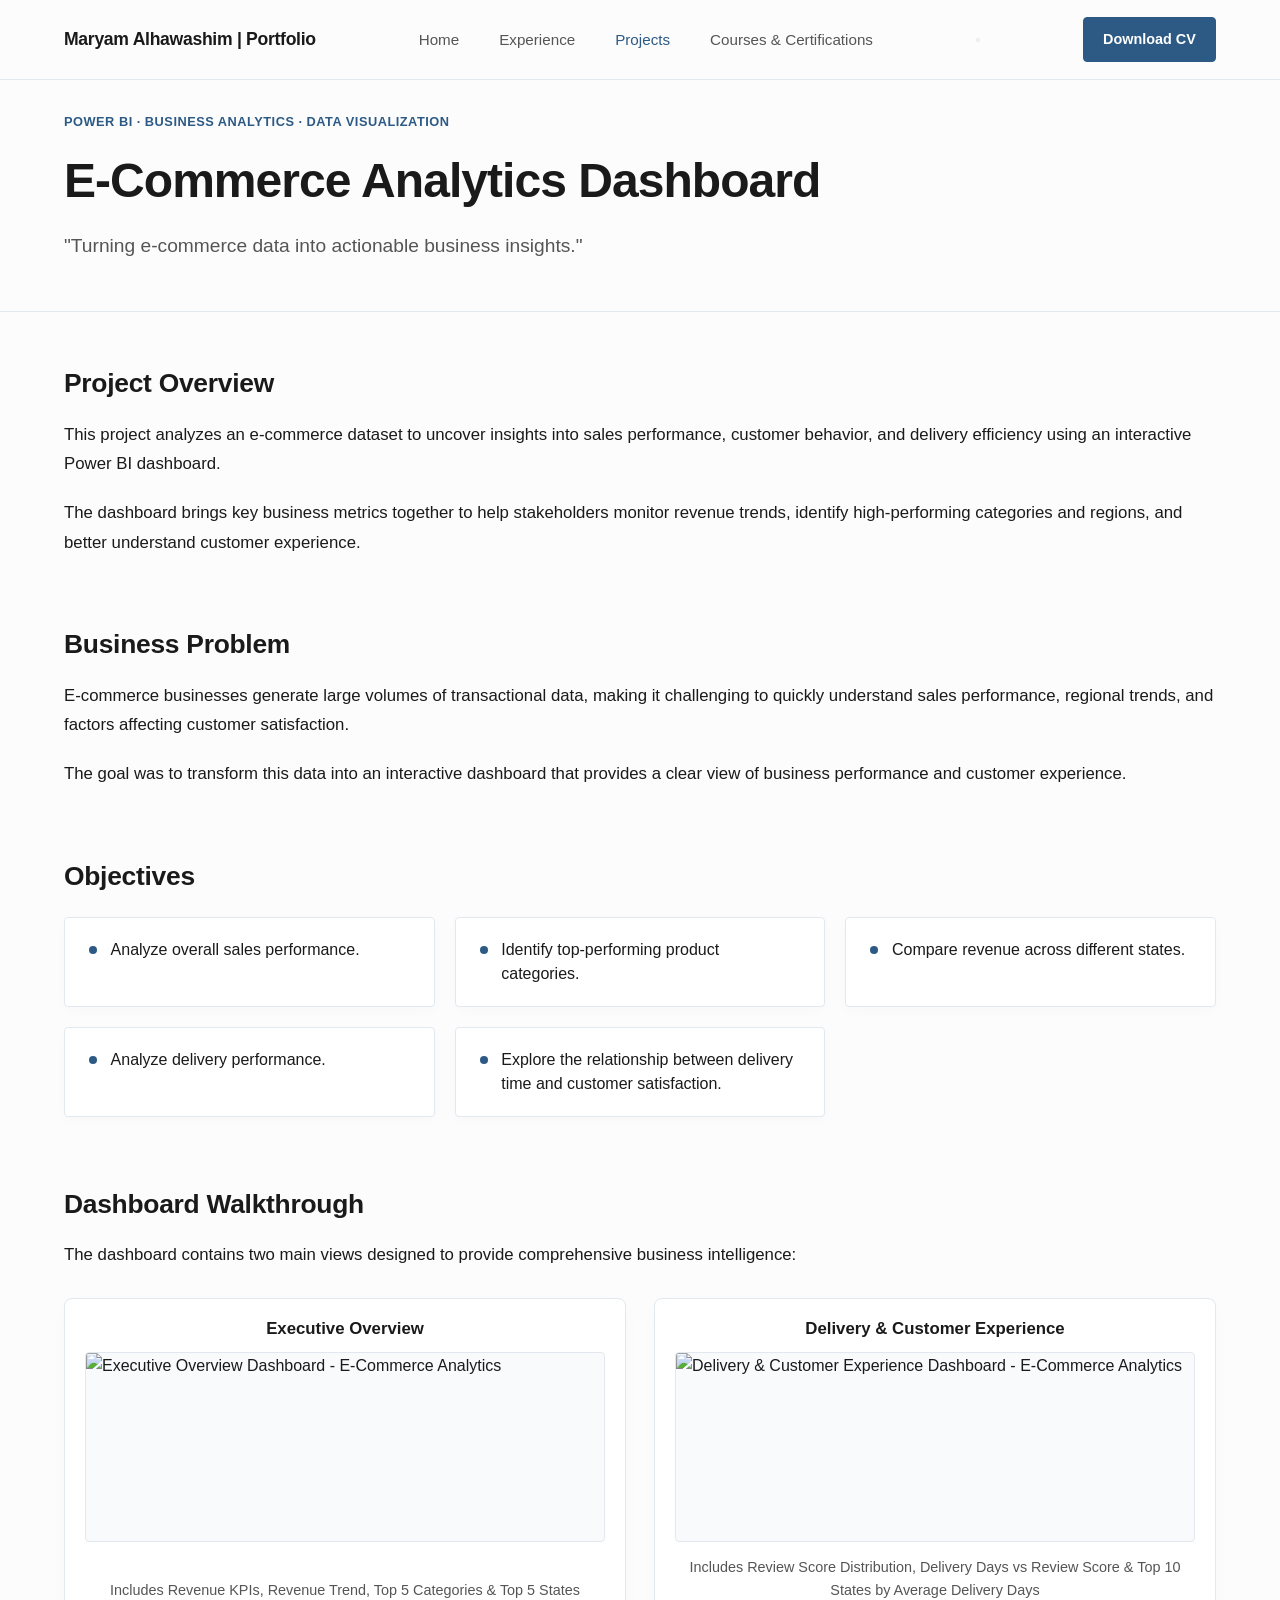
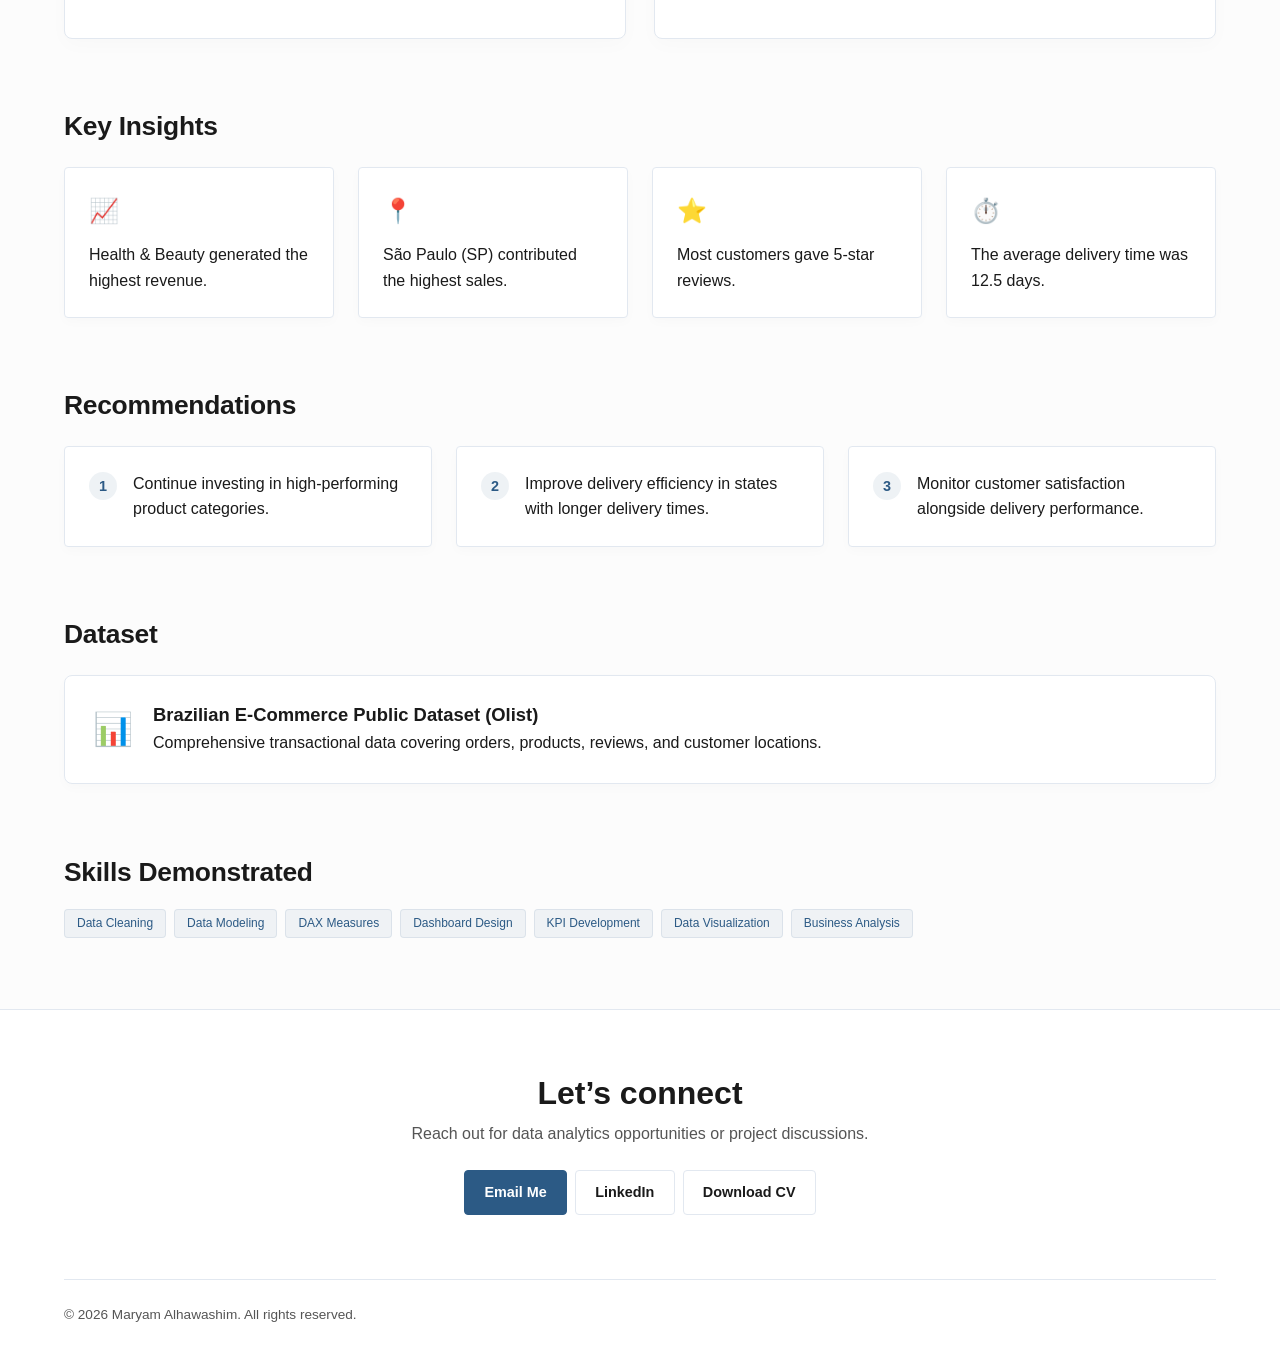
==== commit b366bfbf: "Update Ecommerce.html" ====
--- a/Ecommerce.html
+++ b/Ecommerce.html
@@ -504,7 +504,7 @@
                             <h3 class="dashboard-title-label">Executive Overview</h3>
                             <div class="dashboard-img-wrapper">
                                 <img 
-    src="assets/E-Commerce1.png" 
+    src="assets/E-Commerce1.PNG" 
     alt="Executive Overview Dashboard - E-Commerce Analytics" 
     class="dashboard-img">
                             </div>
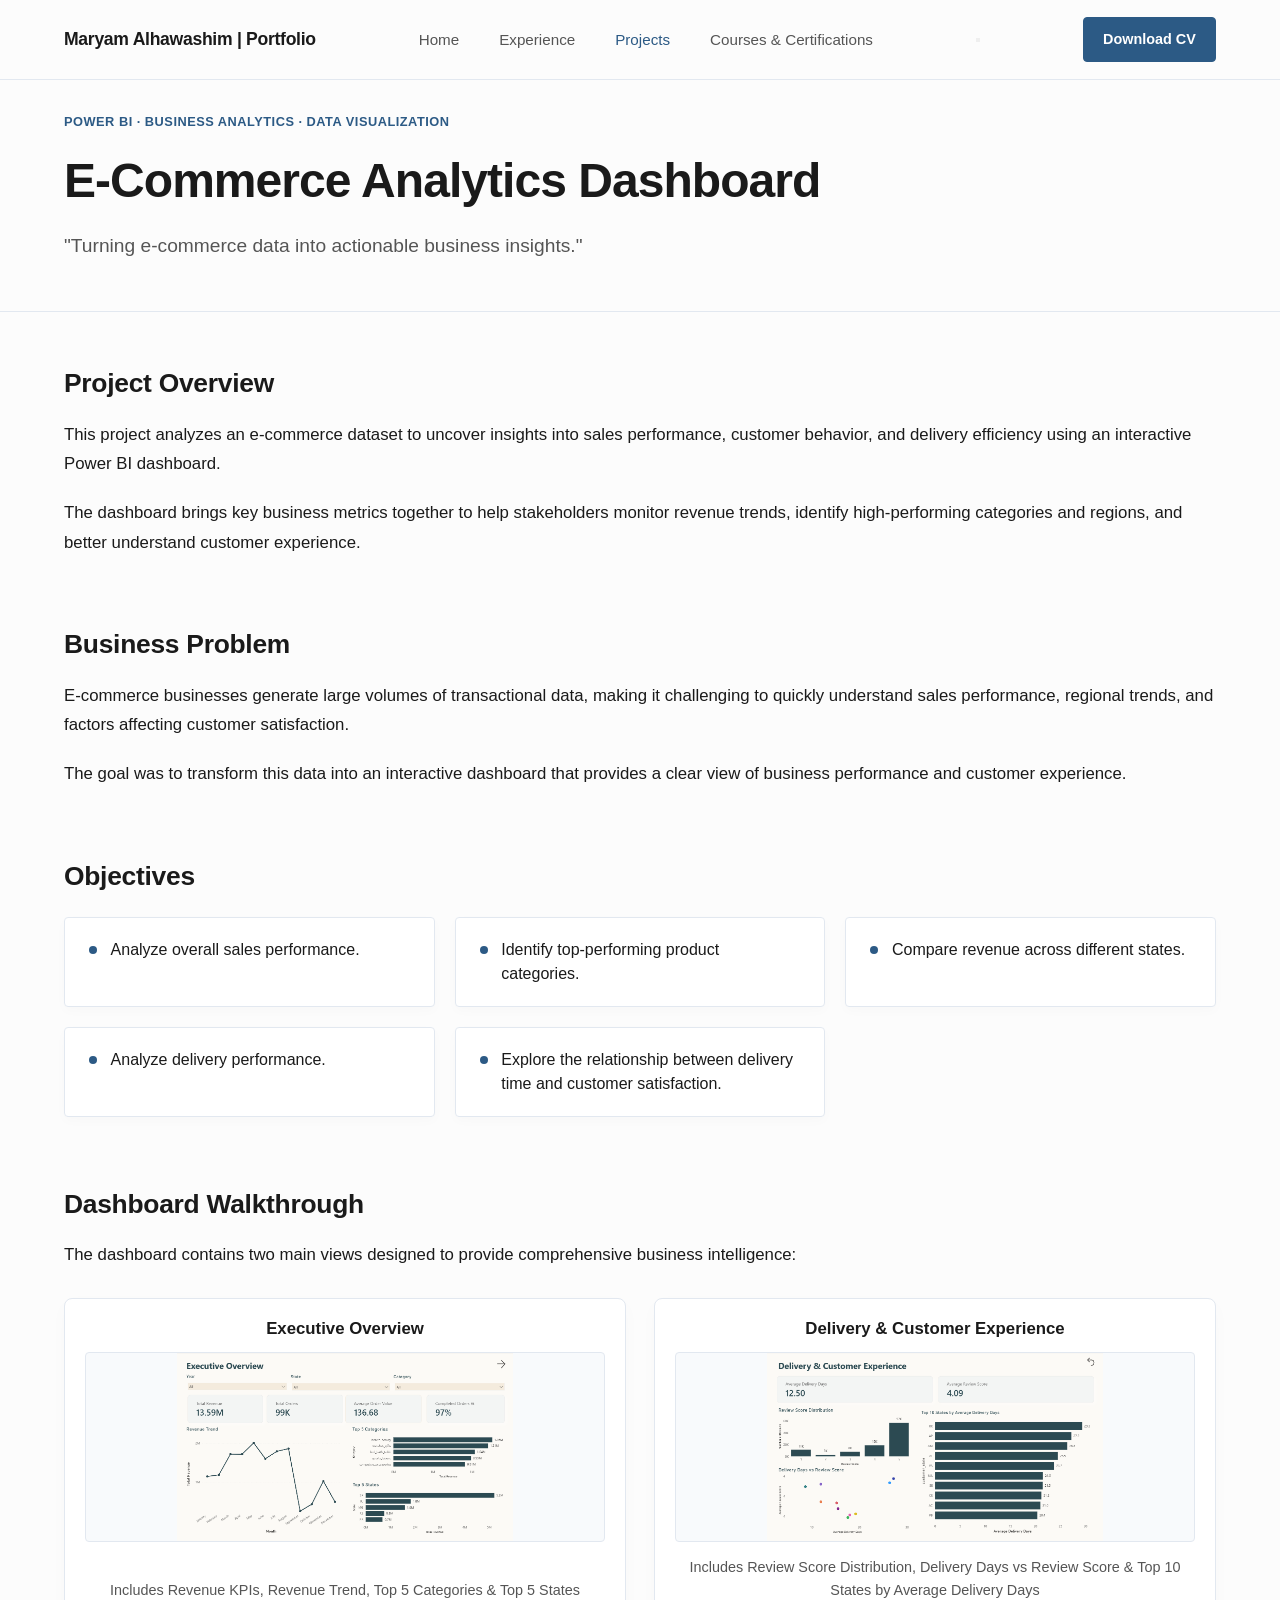
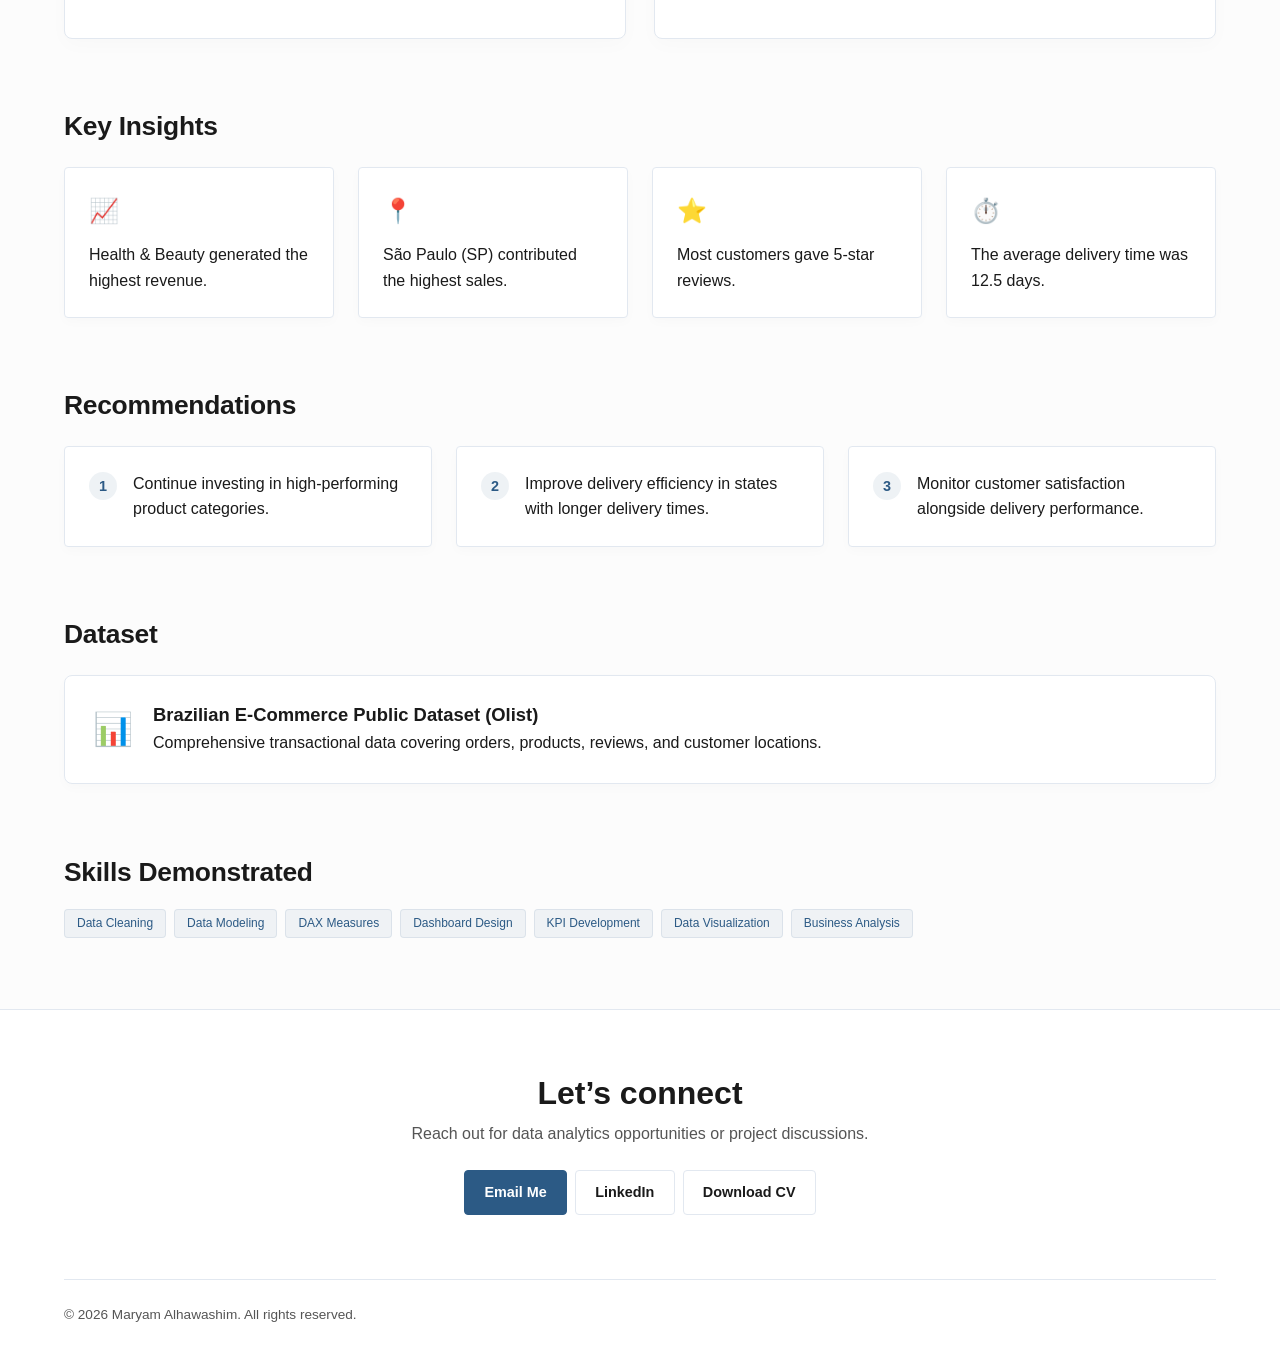
==== commit 51a7d4aa: "Update Ecommerce.html" ====
--- a/Ecommerce.html
+++ b/Ecommerce.html
@@ -504,7 +504,7 @@
                             <h3 class="dashboard-title-label">Executive Overview</h3>
                             <div class="dashboard-img-wrapper">
                                 <img 
-    src="assets/E-Commerce1.PNG" 
+    src="assets/E-Commerce1.png" 
     alt="Executive Overview Dashboard - E-Commerce Analytics" 
     class="dashboard-img">
                             </div>
@@ -518,7 +518,7 @@
                             <h3 class="dashboard-title-label">Delivery & Customer Experience</h3>
                             <div class="dashboard-img-wrapper">
                                 <img 
-    src="assets/E-Commerce2.PNG" 
+    src="assets/E-Commerce2.png" 
     alt="Delivery & Customer Experience Dashboard - E-Commerce Analytics" 
     class="dashboard-img">
                             </div>
